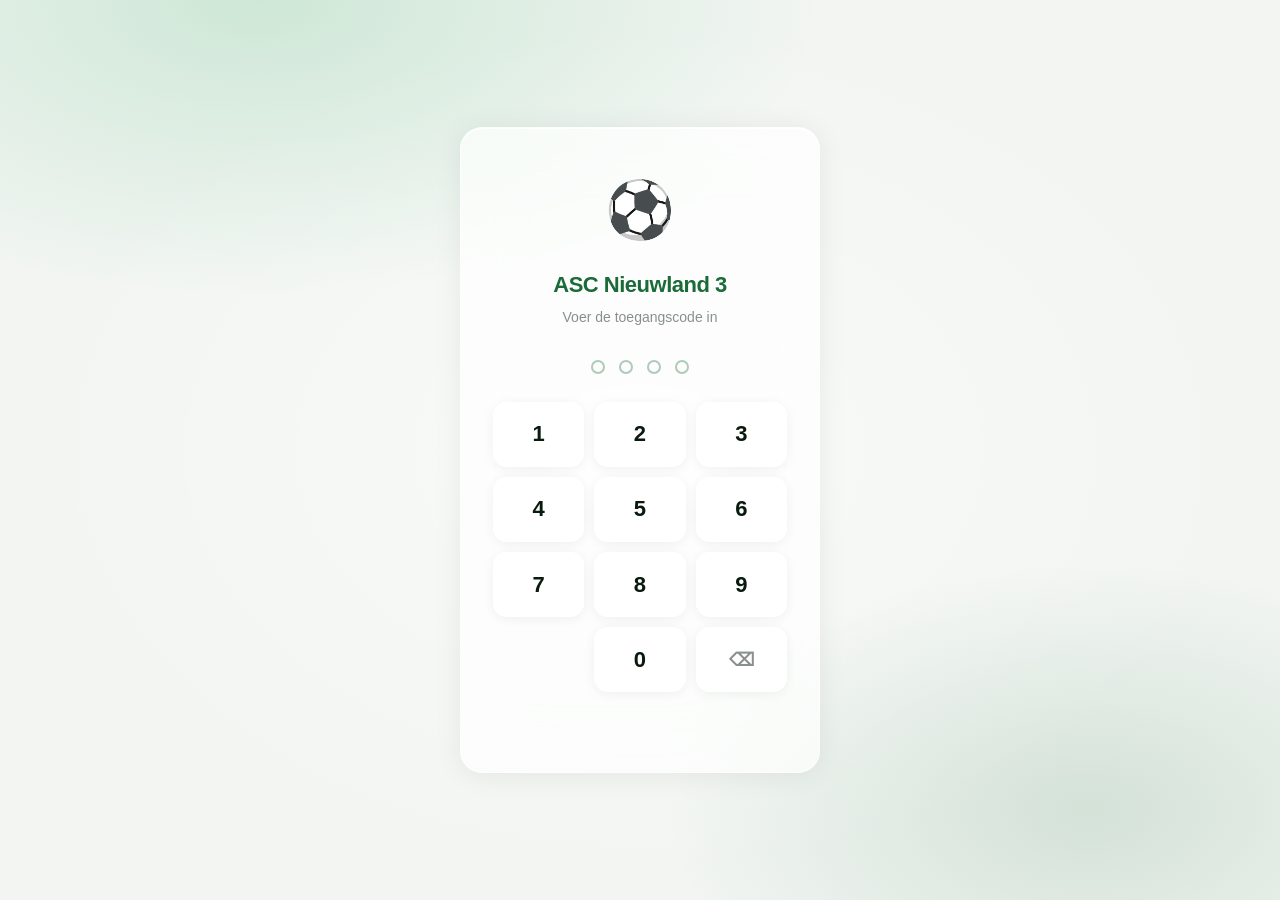
==== login.html @ 790d032b "Initial build: ASC Nieuwland 3 team site (iOS 26 Liquid Glass)" ====
<!DOCTYPE html>
<html lang="nl">
<head>
  <meta charset="UTF-8">
  <meta name="viewport" content="width=device-width, initial-scale=1.0, viewport-fit=cover">
  <meta name="robots" content="noindex">
  <meta name="theme-color" content="#1a6b38">
  <title>Inloggen — ASC Nieuwland 3</title>
  <link rel="icon" href="data:image/svg+xml,<svg xmlns='http://www.w3.org/2000/svg' viewBox='0 0 100 100'><text y='.9em' font-size='90'>⚽</text></svg>">
  <link rel="stylesheet" href="css/style.css">
  <style>
    body { padding-bottom: 0; }
  </style>
</head>
<body>
  <div class="login-pagina">
    <div class="glass-kaart login-kaart">
      <div class="login-logo">⚽</div>
      <div class="login-team">ASC Nieuwland 3</div>
      <div class="login-sub">Voer de toegangscode in</div>

      <!-- PIN dots -->
      <div class="pin-dots" id="pin-dots">
        <div class="pin-dot" id="dot-0"></div>
        <div class="pin-dot" id="dot-1"></div>
        <div class="pin-dot" id="dot-2"></div>
        <div class="pin-dot" id="dot-3"></div>
      </div>

      <!-- Keypad -->
      <div class="keypad" id="keypad">
        <button class="keypad-toets" data-cijfer="1">1</button>
        <button class="keypad-toets" data-cijfer="2">2</button>
        <button class="keypad-toets" data-cijfer="3">3</button>
        <button class="keypad-toets" data-cijfer="4">4</button>
        <button class="keypad-toets" data-cijfer="5">5</button>
        <button class="keypad-toets" data-cijfer="6">6</button>
        <button class="keypad-toets" data-cijfer="7">7</button>
        <button class="keypad-toets" data-cijfer="8">8</button>
        <button class="keypad-toets" data-cijfer="9">9</button>
        <!-- Lege cel links van 0 -->
        <div></div>
        <button class="keypad-toets keypad-nul" data-cijfer="0">0</button>
        <button class="keypad-toets wissen" id="wis-btn">⌫</button>
      </div>

      <div class="pin-fout" id="pin-fout"></div>
    </div>
  </div>

  <script src="js/config.js"></script>
  <script>
    const AUTH_KEY = "nieuwland3_pin";
    const CORRECT_PIN = SITE_PIN;

    // Als al ingelogd, stuur door
    if (localStorage.getItem(AUTH_KEY) === CORRECT_PIN) {
      location.href = "index.html";
    }

    let ingevoerd = "";

    function updateDots() {
      for (let i = 0; i < 4; i++) {
        const dot = document.getElementById("dot-" + i);
        dot.classList.toggle("gevuld", i < ingevoerd.length);
      }
    }

    function schudden() {
      const kaart = document.querySelector(".login-kaart");
      kaart.style.animation = "none";
      // Trigger reflow
      void kaart.offsetHeight;
      kaart.style.animation = "";

      const fout = document.getElementById("pin-fout");
      fout.style.animation = "none";
      void fout.offsetHeight;
      fout.style.animation = "schudden 0.4s ease";
    }

    function controleerPin() {
      if (ingevoerd === CORRECT_PIN) {
        localStorage.setItem(AUTH_KEY, CORRECT_PIN);
        // Kleine vertraging voor visuele bevestiging
        setTimeout(function () {
          location.href = "index.html";
        }, 120);
      } else {
        const fout = document.getElementById("pin-fout");
        fout.textContent = "Onjuiste code. Probeer opnieuw.";
        schudden();

        // Reset na schudden
        setTimeout(function () {
          ingevoerd = "";
          updateDots();
          fout.textContent = "";
        }, 900);
      }
    }

    function verwerkCijfer(cijfer) {
      if (ingevoerd.length >= 4) return;
      ingevoerd += cijfer;
      updateDots();

      if (ingevoerd.length === 4) {
        setTimeout(controleerPin, 80);
      }
    }

    function wisLaatste() {
      if (ingevoerd.length > 0) {
        ingevoerd = ingevoerd.slice(0, -1);
        updateDots();
        document.getElementById("pin-fout").textContent = "";
      }
    }

    // Keypad knoppen
    document.querySelectorAll(".keypad-toets[data-cijfer]").forEach(function (btn) {
      btn.addEventListener("click", function () {
        verwerkCijfer(btn.dataset.cijfer);
      });

      // Haptic-achtige feedback: kleine scale
      btn.addEventListener("touchstart", function () {
        btn.style.transition = "transform 0.08s ease, background 0.08s ease";
      }, { passive: true });
    });

    document.getElementById("wis-btn").addEventListener("click", wisLaatste);

    // Keyboard support
    document.addEventListener("keydown", function (e) {
      if (e.key >= "0" && e.key <= "9") {
        verwerkCijfer(e.key);
      } else if (e.key === "Backspace") {
        wisLaatste();
      }
    });
  </script>
</body>
</html>
---- css/style.css ----
/* ============================================================
   ASC Nieuwland 3 — iOS 26 Liquid Glass Design System
   ============================================================ */

/* ── Custom Properties ─────────────────────────────────────── */
:root {
  --groen:        #1a6b38;
  --groen-licht:  #28a858;
  --groen-zacht:  rgba(26,107,56,0.10);
  --groen-badge:  rgba(26,107,56,0.14);
  --inkt:         #0a1a0f;
  --inkt-zacht:   rgba(10,26,15,0.48);
  --inkt-fijn:    rgba(10,26,15,0.28);
  --papier:       #f2f5f2;
  --glas:         rgba(255,255,255,0.70);
  --glas-rand:    rgba(255,255,255,0.52);
  --lijn:         rgba(10,26,15,0.10);
  --radius:       22px;
  --radius-sm:    14px;
  --radius-pill:  99px;
  --schaduw:      0 2px 28px rgba(0,0,0,0.07), inset 0 1px 0 rgba(255,255,255,0.9);
  --schaduw-hover:0 6px 36px rgba(0,0,0,0.13), inset 0 1px 0 rgba(255,255,255,0.95);
  --schaduw-diep: 0 12px 48px rgba(0,0,0,0.18), inset 0 1px 0 rgba(255,255,255,0.95);
  --transition:   0.2s ease;
  --font:         -apple-system, BlinkMacSystemFont, "SF Pro Display", "Helvetica Neue", sans-serif;
}

/* ── Reset & Base ───────────────────────────────────────────── */
*, *::before, *::after { box-sizing: border-box; margin: 0; padding: 0; }

html { font-size: 16px; -webkit-text-size-adjust: 100%; }

body {
  font-family: var(--font);
  color: var(--inkt);
  background-color: var(--papier);
  background-image:
    radial-gradient(ellipse 80% 60% at 20% 0%,   rgba(40,168,88,0.18) 0%, transparent 55%),
    radial-gradient(ellipse 60% 50% at 85% 90%,  rgba(26,107,56,0.14) 0%, transparent 55%),
    radial-gradient(ellipse 70% 70% at 50% 50%,  rgba(255,255,255,0.55) 0%, transparent 70%);
  background-attachment: fixed;
  background-size: cover;
  min-height: 100vh;
  padding-bottom: 100px;
  line-height: 1.5;
  -webkit-font-smoothing: antialiased;
}

a { color: inherit; text-decoration: none; }
button { font-family: var(--font); cursor: pointer; border: none; background: none; }
input, select, textarea { font-family: var(--font); }
img { max-width: 100%; display: block; }

/* ── Page Wrap & Animation ──────────────────────────────────── */
.wrap {
  max-width: 600px;
  margin: 0 auto;
  padding: 0 16px;
  animation: pagina-in 0.35s ease both;
}

@keyframes pagina-in {
  from { opacity: 0; transform: translateY(12px); }
  to   { opacity: 1; transform: none; }
}

/* ── Glass Card ─────────────────────────────────────────────── */
.glass-kaart {
  background: var(--glas);
  backdrop-filter: blur(28px) saturate(180%);
  -webkit-backdrop-filter: blur(28px) saturate(180%);
  border: 1px solid var(--glas-rand);
  border-radius: var(--radius);
  box-shadow: var(--schaduw);
  transition: box-shadow var(--transition), transform var(--transition);
  overflow: hidden;
}

.glass-kaart:active { transform: scale(0.98); }
.glass-kaart.klikbaar { cursor: pointer; }
.glass-kaart.klikbaar:hover { box-shadow: var(--schaduw-hover); }
.glass-kaart.klikbaar:active { transform: scale(0.96); }

/* ── Page Header ─────────────────────────────────────────────── */
.pagina-header {
  padding: 20px 0 8px;
  display: flex;
  align-items: center;
  justify-content: space-between;
  gap: 12px;
}

.pagina-titel {
  font-size: 28px;
  font-weight: 700;
  letter-spacing: -0.5px;
  color: var(--inkt);
  line-height: 1.1;
}

.pagina-ondertitel {
  font-size: 14px;
  color: var(--inkt-zacht);
  margin-top: 2px;
}

/* ── Section Label ──────────────────────────────────────────── */
.sectie-label {
  font-size: 11px;
  font-weight: 700;
  letter-spacing: 0.8px;
  text-transform: uppercase;
  color: var(--inkt-zacht);
  margin: 20px 0 8px 4px;
}

/* ── Tab Bar (bottom nav) ───────────────────────────────────── */
.tab-bar {
  position: fixed;
  bottom: 20px;
  left: 50%;
  transform: translateX(-50%);
  z-index: 1000;
  display: flex;
  align-items: center;
  gap: 0;
  padding: 10px 8px;
  background: rgba(255,255,255,0.78);
  backdrop-filter: blur(32px) saturate(200%);
  -webkit-backdrop-filter: blur(32px) saturate(200%);
  border: 1px solid rgba(255,255,255,0.80);
  border-radius: var(--radius-pill);
  box-shadow: 0 4px 32px rgba(0,0,0,0.12), inset 0 1px 0 rgba(255,255,255,0.95);
  min-width: 340px;
  max-width: calc(100vw - 32px);
}

.tab-item {
  flex: 1;
  display: flex;
  flex-direction: column;
  align-items: center;
  gap: 2px;
  padding: 6px 10px;
  border-radius: var(--radius-pill);
  cursor: pointer;
  transition: transform var(--transition), background var(--transition);
  text-decoration: none;
  color: var(--inkt-zacht);
  min-width: 52px;
}

.tab-item:active { transform: scale(0.90); }

.tab-item.actief {
  color: var(--groen);
  transform: scale(1.06);
}

.tab-item .tab-icon {
  font-size: 22px;
  line-height: 1;
}

.tab-item .tab-label {
  font-size: 9px;
  font-weight: 600;
  letter-spacing: 0.2px;
  white-space: nowrap;
}

/* ── Pill Badge ─────────────────────────────────────────────── */
.badge {
  display: inline-flex;
  align-items: center;
  padding: 3px 10px;
  border-radius: var(--radius-pill);
  font-size: 11px;
  font-weight: 700;
  letter-spacing: 0.3px;
  white-space: nowrap;
}

.badge-groen  { background: rgba(26,107,56,0.14);   color: var(--groen); }
.badge-blauw  { background: rgba(0,80,180,0.12);    color: #0050b4; }
.badge-geel   { background: rgba(200,140,0,0.14);   color: #8a5f00; }
.badge-rood   { background: rgba(180,30,30,0.12);   color: #b41e1e; }
.badge-grijs  { background: rgba(10,26,15,0.08);    color: var(--inkt-zacht); }
.badge-wit    { background: rgba(255,255,255,0.7);  color: var(--inkt); border: 1px solid var(--lijn); }

/* W/D/L result badges */
.badge-winst  { background: rgba(26,107,56,0.85);  color: #fff; }
.badge-gelijk { background: rgba(120,120,120,0.75); color: #fff; }
.badge-verlies{ background: rgba(180,30,30,0.82);   color: #fff; }

/* ── Buttons ────────────────────────────────────────────────── */
.btn {
  display: inline-flex;
  align-items: center;
  justify-content: center;
  gap: 6px;
  padding: 12px 24px;
  border-radius: var(--radius-pill);
  font-size: 15px;
  font-weight: 600;
  cursor: pointer;
  border: none;
  transition: transform var(--transition), box-shadow var(--transition), opacity var(--transition);
  letter-spacing: -0.1px;
}
.btn:active { transform: scale(0.96); }

.btn-primair {
  background: linear-gradient(135deg, var(--groen-licht), var(--groen));
  color: #fff;
  box-shadow: 0 4px 20px rgba(26,107,56,0.35);
}
.btn-primair:hover { box-shadow: 0 6px 28px rgba(26,107,56,0.45); }

.btn-glas {
  background: var(--glas);
  color: var(--groen);
  border: 1px solid var(--glas-rand);
  backdrop-filter: blur(20px);
  box-shadow: var(--schaduw);
}

.btn-gevaar {
  background: rgba(180,30,30,0.90);
  color: #fff;
  box-shadow: 0 4px 20px rgba(180,30,30,0.3);
}

.btn-sm {
  padding: 7px 14px;
  font-size: 13px;
}

.btn-icon {
  width: 36px;
  height: 36px;
  padding: 0;
  border-radius: var(--radius-sm);
  font-size: 16px;
  background: var(--glas);
  border: 1px solid var(--lijn);
  color: var(--inkt-zacht);
  box-shadow: 0 1px 8px rgba(0,0,0,0.05);
}

/* Floating action button */
.fab {
  position: fixed;
  bottom: 100px;
  right: 20px;
  width: 56px;
  height: 56px;
  border-radius: 50%;
  background: linear-gradient(135deg, var(--groen-licht), var(--groen));
  color: #fff;
  font-size: 24px;
  display: flex;
  align-items: center;
  justify-content: center;
  box-shadow: 0 6px 24px rgba(26,107,56,0.40);
  cursor: pointer;
  border: none;
  z-index: 100;
  transition: transform var(--transition), box-shadow var(--transition);
}
.fab:hover { box-shadow: 0 10px 32px rgba(26,107,56,0.50); }
.fab:active { transform: scale(0.92); }

/* ── Tab Switcher ───────────────────────────────────────────── */
.tab-switcher {
  display: flex;
  gap: 6px;
  padding: 4px;
  background: rgba(10,26,15,0.06);
  border-radius: var(--radius-pill);
  margin: 12px 0;
}

.tab-switch-item {
  flex: 1;
  padding: 8px 16px;
  border-radius: var(--radius-pill);
  font-size: 14px;
  font-weight: 600;
  text-align: center;
  cursor: pointer;
  border: none;
  background: transparent;
  color: var(--inkt-zacht);
  transition: all var(--transition);
}

.tab-switch-item.actief {
  background: #fff;
  color: var(--groen);
  box-shadow: 0 2px 12px rgba(0,0,0,0.10);
}

/* ── Skeleton Loaders ───────────────────────────────────────── */
.skeleton {
  background: linear-gradient(90deg,
    rgba(200,220,200,0.4) 25%,
    rgba(220,240,220,0.6) 50%,
    rgba(200,220,200,0.4) 75%);
  background-size: 200% 100%;
  animation: skeleton-shine 1.6s ease infinite;
  border-radius: var(--radius-sm);
}

@keyframes skeleton-shine {
  0%   { background-position: 200% 0; }
  100% { background-position: -200% 0; }
}

.skeleton-kaart {
  height: 90px;
  margin-bottom: 12px;
  border-radius: var(--radius);
}

.skeleton-rij {
  height: 22px;
  margin-bottom: 10px;
  border-radius: var(--radius-sm);
}

.skeleton-tekst { height: 16px; border-radius: 8px; }

/* ── Empty State ────────────────────────────────────────────── */
.leeg-staat {
  text-align: center;
  padding: 48px 24px;
  color: var(--inkt-zacht);
}
.leeg-staat .leeg-icoon { font-size: 48px; margin-bottom: 12px; }
.leeg-staat .leeg-tekst { font-size: 16px; font-weight: 500; margin-bottom: 6px; }
.leeg-staat .leeg-sub   { font-size: 14px; opacity: 0.7; }

/* ── Form Elements ──────────────────────────────────────────── */
.formulier-groep {
  display: flex;
  flex-direction: column;
  gap: 6px;
  margin-bottom: 16px;
}

.formulier-label {
  font-size: 12px;
  font-weight: 700;
  letter-spacing: 0.5px;
  text-transform: uppercase;
  color: var(--inkt-zacht);
}

.formulier-input,
.formulier-select,
.formulier-textarea {
  width: 100%;
  padding: 12px 16px;
  border-radius: var(--radius-sm);
  border: 1px solid var(--lijn);
  background: rgba(255,255,255,0.80);
  font-size: 15px;
  color: var(--inkt);
  outline: none;
  transition: border-color var(--transition), box-shadow var(--transition);
  -webkit-appearance: none;
  appearance: none;
}

.formulier-input:focus,
.formulier-select:focus,
.formulier-textarea:focus {
  border-color: var(--groen);
  box-shadow: 0 0 0 3px rgba(26,107,56,0.15);
}

.formulier-textarea {
  resize: vertical;
  min-height: 80px;
}

.formulier-select {
  background-image: url("data:image/svg+xml,%3Csvg xmlns='http://www.w3.org/2000/svg' width='12' height='8' viewBox='0 0 12 8'%3E%3Cpath d='M1 1l5 5 5-5' stroke='%230a1a0f' stroke-width='1.5' fill='none' stroke-linecap='round'/%3E%3C/svg%3E");
  background-repeat: no-repeat;
  background-position: right 14px center;
  padding-right: 36px;
}

/* ── Modal / Bottom Sheet ───────────────────────────────────── */
.modal-overlay {
  position: fixed;
  inset: 0;
  background: rgba(0,0,0,0.40);
  backdrop-filter: blur(4px);
  z-index: 500;
  display: flex;
  align-items: flex-end;
  justify-content: center;
  padding: 0;
  opacity: 0;
  transition: opacity 0.25s ease;
  pointer-events: none;
}

.modal-overlay.open {
  opacity: 1;
  pointer-events: all;
}

.modal-sheet {
  width: 100%;
  max-width: 600px;
  background: rgba(245,248,245,0.96);
  backdrop-filter: blur(40px) saturate(200%);
  -webkit-backdrop-filter: blur(40px) saturate(200%);
  border: 1px solid rgba(255,255,255,0.70);
  border-radius: var(--radius) var(--radius) 0 0;
  box-shadow: 0 -8px 48px rgba(0,0,0,0.16);
  padding: 0 0 env(safe-area-inset-bottom, 16px);
  transform: translateY(100%);
  transition: transform 0.35s cubic-bezier(0.34,1.20,0.64,1);
  max-height: 92vh;
  overflow-y: auto;
}

.modal-overlay.open .modal-sheet {
  transform: translateY(0);
}

.modal-handel {
  width: 36px;
  height: 4px;
  background: rgba(10,26,15,0.18);
  border-radius: 2px;
  margin: 12px auto 0;
}

.modal-hoofd {
  padding: 16px 20px;
  border-bottom: 1px solid var(--lijn);
  display: flex;
  align-items: center;
  justify-content: space-between;
}

.modal-titel {
  font-size: 17px;
  font-weight: 700;
  color: var(--inkt);
}

.modal-inhoud {
  padding: 20px;
}

.modal-voet {
  padding: 12px 20px;
  display: flex;
  gap: 10px;
  border-top: 1px solid var(--lijn);
}

.modal-sluiten {
  width: 30px;
  height: 30px;
  border-radius: 50%;
  background: rgba(10,26,15,0.08);
  border: none;
  cursor: pointer;
  font-size: 16px;
  display: flex;
  align-items: center;
  justify-content: center;
  color: var(--inkt-zacht);
}

/* ── Dashboard Specific ─────────────────────────────────────── */
.dash-header {
  padding: 24px 20px;
  display: flex;
  flex-direction: column;
  gap: 4px;
}

.dash-team-naam {
  font-size: 22px;
  font-weight: 800;
  color: var(--groen);
  letter-spacing: -0.5px;
}

.dash-datum {
  font-size: 14px;
  color: var(--inkt-zacht);
}

.dash-badge {
  width: 44px;
  height: 44px;
  border-radius: 50%;
  background: linear-gradient(135deg, var(--groen-licht), var(--groen));
  display: flex;
  align-items: center;
  justify-content: center;
  font-size: 22px;
  flex-shrink: 0;
}

.dash-header-rij {
  display: flex;
  align-items: center;
  justify-content: space-between;
}

/* Next match card */
.volgende-wedstrijd {
  padding: 20px;
  display: flex;
  flex-direction: column;
  gap: 10px;
}

.volgende-wedstrijd .tegenstander {
  font-size: 20px;
  font-weight: 700;
  color: var(--inkt);
}

.volgende-wedstrijd .countdown {
  font-size: 36px;
  font-weight: 800;
  color: var(--groen);
  line-height: 1;
}

.volgende-wedstrijd .countdown-label {
  font-size: 12px;
  color: var(--inkt-zacht);
  font-weight: 600;
  letter-spacing: 0.5px;
}

/* Stat pills row */
.stat-rij {
  display: grid;
  grid-template-columns: repeat(3, 1fr);
  gap: 10px;
  margin-bottom: 12px;
}

.stat-pill {
  background: var(--glas);
  backdrop-filter: blur(20px) saturate(160%);
  -webkit-backdrop-filter: blur(20px) saturate(160%);
  border: 1px solid var(--glas-rand);
  border-radius: var(--radius-sm);
  box-shadow: var(--schaduw);
  padding: 14px 12px;
  text-align: center;
}

.stat-pill .stat-getal {
  font-size: 28px;
  font-weight: 800;
  color: var(--groen);
  line-height: 1;
}

.stat-pill .stat-label {
  font-size: 10px;
  font-weight: 600;
  color: var(--inkt-zacht);
  text-transform: uppercase;
  letter-spacing: 0.5px;
  margin-top: 4px;
}

/* Stand positie */
.positie-kaart {
  padding: 20px;
  display: flex;
  align-items: center;
  gap: 16px;
}

.positie-getal {
  font-size: 52px;
  font-weight: 900;
  color: var(--groen);
  line-height: 1;
  letter-spacing: -2px;
}

.positie-info .label {
  font-size: 12px;
  color: var(--inkt-zacht);
  font-weight: 600;
  text-transform: uppercase;
  letter-spacing: 0.5px;
}

.positie-info .team {
  font-size: 16px;
  font-weight: 700;
  color: var(--inkt);
  margin-top: 2px;
}

/* Score display */
.score-groot {
  font-size: 42px;
  font-weight: 900;
  letter-spacing: -1px;
  color: var(--inkt);
  line-height: 1;
}

/* ── Match Cards (wedstrijden) ───────────────────────────────── */
.wedstrijd-kaart {
  padding: 16px;
  display: flex;
  align-items: center;
  gap: 14px;
  margin-bottom: 10px;
  cursor: pointer;
  position: relative;
}

.wedstrijd-datum-blok {
  display: flex;
  flex-direction: column;
  align-items: center;
  min-width: 40px;
  flex-shrink: 0;
}

.wedstrijd-datum-dag  { font-size: 22px; font-weight: 800; color: var(--groen); line-height: 1; }
.wedstrijd-datum-mnd  { font-size: 10px; font-weight: 700; text-transform: uppercase; color: var(--inkt-zacht); letter-spacing: 0.5px; }

.wedstrijd-midden {
  flex: 1;
  min-width: 0;
}

.wedstrijd-teams {
  font-size: 15px;
  font-weight: 700;
  color: var(--inkt);
  white-space: nowrap;
  overflow: hidden;
  text-overflow: ellipsis;
}

.wedstrijd-locatie {
  font-size: 12px;
  color: var(--inkt-zacht);
  margin-top: 4px;
  display: flex;
  align-items: center;
  gap: 4px;
}

.wedstrijd-rechts {
  display: flex;
  flex-direction: column;
  align-items: center;
  gap: 6px;
  flex-shrink: 0;
}

.wedstrijd-score {
  font-size: 20px;
  font-weight: 800;
  color: var(--inkt);
  line-height: 1;
  white-space: nowrap;
}

.wedstrijd-tijd {
  font-size: 14px;
  font-weight: 700;
  color: var(--groen);
}

.wedstrijd-bewerk {
  position: absolute;
  top: 10px;
  right: 10px;
  width: 28px;
  height: 28px;
  border-radius: 8px;
  background: rgba(10,26,15,0.06);
  border: 1px solid var(--lijn);
  cursor: pointer;
  font-size: 13px;
  display: flex;
  align-items: center;
  justify-content: center;
  color: var(--inkt-zacht);
  transition: all var(--transition);
}
.wedstrijd-bewerk:hover { background: var(--groen-zacht); color: var(--groen); }

/* ── Player Cards (spelers) ─────────────────────────────────── */
.spelers-grid {
  display: grid;
  grid-template-columns: 1fr 1fr;
  gap: 12px;
}

.speler-kaart {
  padding: 16px;
  position: relative;
  cursor: pointer;
  min-height: 140px;
  display: flex;
  flex-direction: column;
  justify-content: space-between;
}

.speler-rugnummer {
  position: absolute;
  top: 12px;
  right: 14px;
  font-size: 32px;
  font-weight: 900;
  color: var(--groen-zacht);
  line-height: 1;
  letter-spacing: -1px;
  color: rgba(26,107,56,0.18);
}

.speler-foto {
  width: 52px;
  height: 52px;
  border-radius: 50%;
  object-fit: cover;
  border: 2px solid rgba(26,107,56,0.25);
  margin-bottom: 8px;
}

.speler-foto-placeholder {
  width: 52px;
  height: 52px;
  border-radius: 50%;
  background: var(--groen-zacht);
  display: flex;
  align-items: center;
  justify-content: center;
  font-size: 22px;
  margin-bottom: 8px;
  border: 2px solid rgba(26,107,56,0.15);
}

.speler-naam {
  font-size: 15px;
  font-weight: 700;
  color: var(--inkt);
  margin-bottom: 4px;
  line-height: 1.2;
}

.speler-stats {
  display: flex;
  gap: 8px;
  margin-top: 8px;
  flex-wrap: wrap;
}

.speler-stat {
  font-size: 11px;
  color: var(--inkt-zacht);
  display: flex;
  align-items: center;
  gap: 2px;
  font-weight: 600;
}

.speler-positie-badge {
  display: inline-flex;
  align-items: center;
  padding: 2px 8px;
  border-radius: var(--radius-pill);
  font-size: 10px;
  font-weight: 800;
  letter-spacing: 0.5px;
  text-transform: uppercase;
}

.pos-GK { background: rgba(200,140,0,0.15);  color: #8a5f00; }
.pos-DEF { background: rgba(0,80,180,0.12);   color: #0050b4; }
.pos-MID { background: rgba(26,107,56,0.14);  color: var(--groen); }
.pos-AAN { background: rgba(180,30,30,0.12);  color: #b41e1e; }

/* Player detail modal */
.speler-detail {
  display: flex;
  align-items: center;
  gap: 16px;
  margin-bottom: 20px;
}

.speler-detail-foto {
  width: 72px;
  height: 72px;
  border-radius: 50%;
  object-fit: cover;
  border: 3px solid rgba(26,107,56,0.25);
  flex-shrink: 0;
}

.speler-detail-naam {
  font-size: 22px;
  font-weight: 800;
  color: var(--inkt);
  line-height: 1.1;
}

.speler-stats-grid {
  display: grid;
  grid-template-columns: repeat(3, 1fr);
  gap: 10px;
  margin-bottom: 20px;
}

.speler-stat-kaart {
  background: var(--groen-zacht);
  border-radius: var(--radius-sm);
  padding: 12px;
  text-align: center;
}

.speler-stat-kaart .getal {
  font-size: 24px;
  font-weight: 800;
  color: var(--groen);
}

.speler-stat-kaart .label {
  font-size: 10px;
  color: var(--inkt-zacht);
  font-weight: 600;
  text-transform: uppercase;
  letter-spacing: 0.5px;
  margin-top: 2px;
}

/* ── Opstelling (Formation Pitch) ───────────────────────────── */
.veld-container {
  position: relative;
  width: 100%;
  aspect-ratio: 0.65;
  border-radius: var(--radius);
  overflow: hidden;
  background: repeating-linear-gradient(
    to bottom,
    #2d7a3e 0px,
    #2d7a3e 40px,
    #2a7240 40px,
    #2a7240 80px
  );
  box-shadow: var(--schaduw);
  margin: 12px 0;
}

.veld-svg {
  position: absolute;
  inset: 0;
  width: 100%;
  height: 100%;
  pointer-events: none;
}

.speler-positie {
  position: absolute;
  transform: translate(-50%, -50%);
  display: flex;
  flex-direction: column;
  align-items: center;
  gap: 3px;
  cursor: pointer;
  z-index: 10;
  transition: transform var(--transition);
}

.speler-positie:active { transform: translate(-50%, -50%) scale(0.90); }

.speler-cirkel {
  width: 40px;
  height: 40px;
  border-radius: 50%;
  background: rgba(255,255,255,0.92);
  backdrop-filter: blur(12px);
  border: 2px solid rgba(255,255,255,0.95);
  box-shadow: 0 3px 12px rgba(0,0,0,0.25), inset 0 1px 0 rgba(255,255,255,1);
  display: flex;
  flex-direction: column;
  align-items: center;
  justify-content: center;
  font-size: 12px;
  font-weight: 800;
  color: var(--groen);
  line-height: 1;
}

.speler-cirkel.leeg {
  background: rgba(255,255,255,0.35);
  border: 2px dashed rgba(255,255,255,0.60);
  color: rgba(255,255,255,0.70);
  font-size: 18px;
  font-weight: 400;
}

.speler-positie-naam {
  font-size: 9px;
  font-weight: 700;
  color: rgba(255,255,255,0.95);
  text-shadow: 0 1px 4px rgba(0,0,0,0.50);
  text-align: center;
  max-width: 60px;
  overflow: hidden;
  text-overflow: ellipsis;
  white-space: nowrap;
  letter-spacing: 0.2px;
}

.formatie-kiezer {
  display: flex;
  gap: 6px;
  flex-wrap: wrap;
  margin: 8px 0;
}

.formatie-pill {
  padding: 7px 16px;
  border-radius: var(--radius-pill);
  font-size: 13px;
  font-weight: 700;
  background: var(--glas);
  border: 1px solid var(--lijn);
  color: var(--inkt-zacht);
  cursor: pointer;
  transition: all var(--transition);
}

.formatie-pill.actief {
  background: var(--groen);
  color: #fff;
  border-color: var(--groen);
}

/* ── Training Cards ─────────────────────────────────────────── */
.training-kaart {
  padding: 18px 20px;
  margin-bottom: 12px;
  cursor: pointer;
}

.training-datum-header {
  font-size: 11px;
  font-weight: 700;
  text-transform: uppercase;
  letter-spacing: 0.8px;
  color: var(--inkt-zacht);
  margin: 20px 0 8px 4px;
}

.training-datum-header:first-child { margin-top: 0; }

.training-titel {
  font-size: 17px;
  font-weight: 700;
  color: var(--inkt);
  margin-bottom: 6px;
}

.training-beschrijving {
  font-size: 14px;
  color: var(--inkt-zacht);
  line-height: 1.5;
}

.training-aanwezig {
  display: flex;
  align-items: center;
  gap: 6px;
  margin-top: 10px;
  font-size: 13px;
  color: var(--inkt-zacht);
}

.training-aanwezig .aantal {
  font-weight: 700;
  color: var(--groen);
}

.training-notities {
  margin-top: 12px;
  padding: 12px;
  background: var(--groen-zacht);
  border-radius: var(--radius-sm);
  font-size: 13px;
  color: var(--inkt);
  line-height: 1.5;
  display: none;
}

.training-notities.zichtbaar { display: block; }

.training-uitklap {
  font-size: 12px;
  font-weight: 700;
  color: var(--groen);
  margin-top: 8px;
  cursor: pointer;
  display: inline-flex;
  align-items: center;
  gap: 4px;
}

/* ── Standings Table (stand) ────────────────────────────────── */
.stand-tabel-wrapper {
  overflow-x: auto;
  border-radius: var(--radius);
  box-shadow: var(--schaduw);
  background: var(--glas);
  backdrop-filter: blur(28px) saturate(180%);
  -webkit-backdrop-filter: blur(28px) saturate(180%);
  border: 1px solid var(--glas-rand);
}

.stand-tabel {
  width: 100%;
  border-collapse: collapse;
  font-size: 13px;
  min-width: 420px;
}

.stand-tabel thead th {
  padding: 10px 8px;
  text-align: center;
  font-size: 10px;
  font-weight: 700;
  text-transform: uppercase;
  letter-spacing: 0.6px;
  color: var(--inkt-zacht);
  border-bottom: 1px solid var(--lijn);
  background: rgba(255,255,255,0.40);
}

.stand-tabel thead th:first-child,
.stand-tabel thead th:nth-child(2) {
  text-align: left;
}

.stand-tabel thead th:first-child { width: 28px; padding-left: 16px; }
.stand-tabel thead th:nth-child(2) { min-width: 120px; }

.stand-tabel tbody tr {
  border-bottom: 1px solid var(--lijn);
  transition: background var(--transition);
}

.stand-tabel tbody tr:last-child { border-bottom: none; }
.stand-tabel tbody tr:hover { background: rgba(26,107,56,0.04); }

.stand-tabel tbody tr.eigen-team {
  background: rgba(26,107,56,0.08);
}

.stand-tabel tbody tr.eigen-team td {
  color: var(--groen);
  font-weight: 700;
}

.stand-tabel tbody td {
  padding: 11px 8px;
  text-align: center;
  color: var(--inkt);
}

.stand-tabel tbody td:first-child { padding-left: 16px; }
.stand-tabel tbody td:nth-child(2) { text-align: left; font-weight: 600; }

.stand-tabel .punten-cel {
  font-weight: 800;
  color: var(--groen);
  font-size: 14px;
}

.stand-tabel .eigen-team .punten-cel { color: var(--groen); }

.stand-bewerk-btn {
  width: 24px;
  height: 24px;
  border-radius: 6px;
  background: rgba(10,26,15,0.06);
  border: 1px solid var(--lijn);
  cursor: pointer;
  font-size: 12px;
  display: inline-flex;
  align-items: center;
  justify-content: center;
  color: var(--inkt-zacht);
  transition: all var(--transition);
}
.stand-bewerk-btn:hover { background: var(--groen-zacht); color: var(--groen); }

/* ── Login Page ─────────────────────────────────────────────── */
.login-pagina {
  min-height: 100vh;
  display: flex;
  align-items: center;
  justify-content: center;
  padding: 20px;
}

.login-kaart {
  width: 100%;
  max-width: 360px;
  padding: 40px 32px;
  text-align: center;
}

.login-logo { font-size: 56px; margin-bottom: 16px; }

.login-team {
  font-size: 22px;
  font-weight: 800;
  color: var(--groen);
  letter-spacing: -0.5px;
  margin-bottom: 6px;
}

.login-sub {
  font-size: 14px;
  color: var(--inkt-zacht);
  margin-bottom: 32px;
}

/* PIN dots */
.pin-dots {
  display: flex;
  justify-content: center;
  gap: 14px;
  margin-bottom: 28px;
}

.pin-dot {
  width: 14px;
  height: 14px;
  border-radius: 50%;
  border: 2px solid rgba(26,107,56,0.35);
  background: transparent;
  transition: all 0.15s ease;
}

.pin-dot.gevuld {
  background: var(--groen);
  border-color: var(--groen);
  transform: scale(1.15);
}

/* Keypad */
.keypad {
  display: grid;
  grid-template-columns: repeat(3, 1fr);
  gap: 10px;
  margin-bottom: 20px;
}

.keypad-toets {
  aspect-ratio: 1.4;
  border-radius: var(--radius-sm);
  background: rgba(255,255,255,0.72);
  backdrop-filter: blur(20px);
  border: 1px solid var(--glas-rand);
  box-shadow: 0 2px 12px rgba(0,0,0,0.06), inset 0 1px 0 rgba(255,255,255,0.9);
  font-size: 22px;
  font-weight: 600;
  color: var(--inkt);
  cursor: pointer;
  display: flex;
  align-items: center;
  justify-content: center;
  transition: transform 0.1s ease, box-shadow 0.1s ease, background 0.1s ease;
  border: none;
  user-select: none;
  -webkit-user-select: none;
}

.keypad-toets:active {
  transform: scale(0.92);
  background: rgba(26,107,56,0.15);
  box-shadow: 0 1px 6px rgba(0,0,0,0.08);
}

.keypad-toets.wissen {
  font-size: 18px;
  color: var(--inkt-zacht);
}

.keypad-nul {
  grid-column: 2;
}

.pin-fout {
  font-size: 13px;
  color: #b41e1e;
  font-weight: 600;
  margin-top: 10px;
  min-height: 20px;
  animation: schudden 0.4s ease;
}

@keyframes schudden {
  0%, 100% { transform: translateX(0); }
  20%       { transform: translateX(-6px); }
  40%       { transform: translateX(6px); }
  60%       { transform: translateX(-4px); }
  80%       { transform: translateX(4px); }
}

/* ── Utility ────────────────────────────────────────────────── */
.mt-8  { margin-top: 8px; }
.mt-12 { margin-top: 12px; }
.mt-16 { margin-top: 16px; }
.mt-20 { margin-top: 20px; }
.mb-12 { margin-bottom: 12px; }
.mb-16 { margin-bottom: 16px; }
.flex  { display: flex; }
.flex-between { display: flex; align-items: center; justify-content: space-between; }
.flex-center  { display: flex; align-items: center; justify-content: center; }
.flex-gap-8   { gap: 8px; }
.flex-gap-12  { gap: 12px; }
.w-full { width: 100%; }
.tekst-rechts { text-align: right; }
.tekst-midden { text-align: center; }
.font-bold { font-weight: 700; }
.font-zwaar { font-weight: 800; }
.kleur-groen { color: var(--groen); }
.kleur-zacht { color: var(--inkt-zacht); }
.verborgen { display: none !important; }

/* ── Responsive tweaks ──────────────────────────────────────── */
@media (max-width: 380px) {
  .spelers-grid { grid-template-columns: 1fr; }
  .stat-rij { grid-template-columns: repeat(3, 1fr); }
  .tab-bar { min-width: 300px; }
  .tab-item { min-width: 44px; padding: 6px 6px; }
}

@media (min-width: 600px) {
  .wrap { padding: 0 24px; }
  .spelers-grid { grid-template-columns: repeat(3, 1fr); }
}
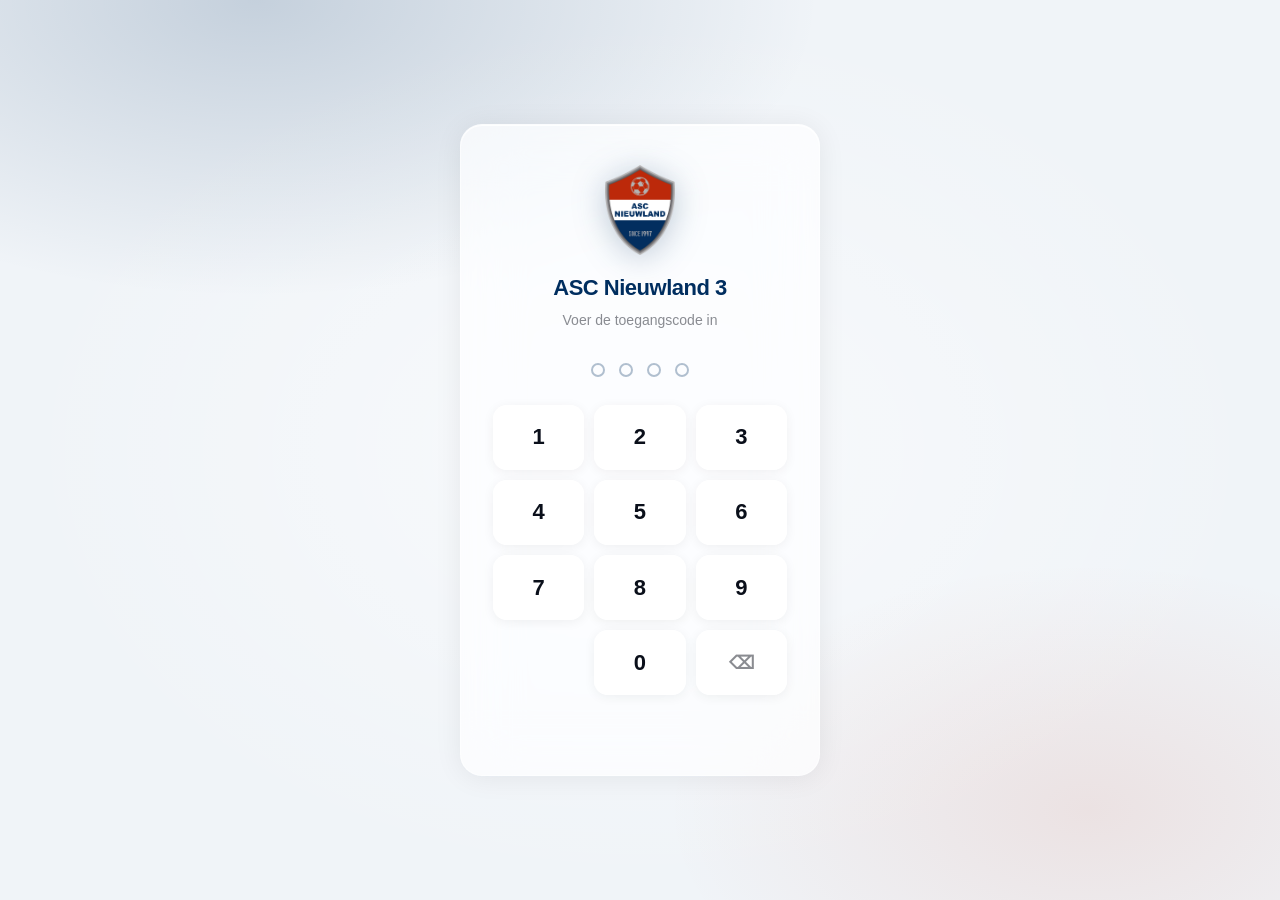
==== commit e9def79f: "Huisstijl: blauw/rood/wit kleurenschema + team logo" ====
--- a/login.html
+++ b/login.html
@@ -4,7 +4,7 @@
   <meta charset="UTF-8">
   <meta name="viewport" content="width=device-width, initial-scale=1.0, viewport-fit=cover">
   <meta name="robots" content="noindex">
-  <meta name="theme-color" content="#1a6b38">
+  <meta name="theme-color" content="#002E5F">
   <title>Inloggen — ASC Nieuwland 3</title>
   <link rel="icon" href="data:image/svg+xml,<svg xmlns='http://www.w3.org/2000/svg' viewBox='0 0 100 100'><text y='.9em' font-size='90'>⚽</text></svg>">
   <link rel="stylesheet" href="css/style.css">
@@ -15,7 +15,7 @@
 <body>
   <div class="login-pagina">
     <div class="glass-kaart login-kaart">
-      <div class="login-logo">⚽</div>
+      <img class="login-logo" src="img/logo.png" alt="ASC Nieuwland" />
       <div class="login-team">ASC Nieuwland 3</div>
       <div class="login-sub">Voer de toegangscode in</div>
 
--- a/css/style.css
+++ b/css/style.css
@@ -1,20 +1,22 @@
 /* ============================================================
    ASC Nieuwland 3 — iOS 26 Liquid Glass Design System
+   Huisstijl: Blauw #002E5F · Rood #BD2B0B · Wit #FFFFFF
    ============================================================ */
 
 /* ── Custom Properties ─────────────────────────────────────── */
 :root {
-  --groen:        #1a6b38;
-  --groen-licht:  #28a858;
-  --groen-zacht:  rgba(26,107,56,0.10);
-  --groen-badge:  rgba(26,107,56,0.14);
-  --inkt:         #0a1a0f;
-  --inkt-zacht:   rgba(10,26,15,0.48);
-  --inkt-fijn:    rgba(10,26,15,0.28);
-  --papier:       #f2f5f2;
+  --blauw:        #002E5F;
+  --blauw-licht:  #0d4a8a;
+  --blauw-zacht:  rgba(0,46,95,0.10);
+  --rood:         #BD2B0B;
+  --rood-zacht:   rgba(189,43,11,0.10);
+  --inkt:         #0a0f1a;
+  --inkt-zacht:   rgba(10,15,26,0.48);
+  --inkt-fijn:    rgba(10,15,26,0.28);
+  --papier:       #f0f4f8;
   --glas:         rgba(255,255,255,0.70);
   --glas-rand:    rgba(255,255,255,0.52);
-  --lijn:         rgba(10,26,15,0.10);
+  --lijn:         rgba(10,15,26,0.10);
   --radius:       22px;
   --radius-sm:    14px;
   --radius-pill:  99px;
@@ -35,8 +37,8 @@
   color: var(--inkt);
   background-color: var(--papier);
   background-image:
-    radial-gradient(ellipse 80% 60% at 20% 0%,   rgba(40,168,88,0.18) 0%, transparent 55%),
-    radial-gradient(ellipse 60% 50% at 85% 90%,  rgba(26,107,56,0.14) 0%, transparent 55%),
+    radial-gradient(ellipse 80% 60% at 20% 0%,   rgba(0,46,95,0.18) 0%, transparent 55%),
+    radial-gradient(ellipse 60% 50% at 85% 90%,  rgba(189,43,11,0.09) 0%, transparent 55%),
     radial-gradient(ellipse 70% 70% at 50% 50%,  rgba(255,255,255,0.55) 0%, transparent 70%);
   background-attachment: fixed;
   background-size: cover;
@@ -125,12 +127,12 @@
   align-items: center;
   gap: 0;
   padding: 10px 8px;
-  background: rgba(255,255,255,0.78);
+  background: rgba(255,255,255,0.82);
   backdrop-filter: blur(32px) saturate(200%);
   -webkit-backdrop-filter: blur(32px) saturate(200%);
   border: 1px solid rgba(255,255,255,0.80);
   border-radius: var(--radius-pill);
-  box-shadow: 0 4px 32px rgba(0,0,0,0.12), inset 0 1px 0 rgba(255,255,255,0.95);
+  box-shadow: 0 4px 32px rgba(0,0,0,0.14), inset 0 1px 0 rgba(255,255,255,0.95);
   min-width: 340px;
   max-width: calc(100vw - 32px);
 }
@@ -153,7 +155,7 @@
 .tab-item:active { transform: scale(0.90); }
 
 .tab-item.actief {
-  color: var(--groen);
+  color: var(--blauw);
   transform: scale(1.06);
 }
 
@@ -181,17 +183,17 @@
   white-space: nowrap;
 }
 
-.badge-groen  { background: rgba(26,107,56,0.14);   color: var(--groen); }
-.badge-blauw  { background: rgba(0,80,180,0.12);    color: #0050b4; }
+.badge-blauw  { background: rgba(0,46,95,0.12);     color: var(--blauw); }
+.badge-groen  { background: rgba(0,46,95,0.12);     color: var(--blauw); }
 .badge-geel   { background: rgba(200,140,0,0.14);   color: #8a5f00; }
-.badge-rood   { background: rgba(180,30,30,0.12);   color: #b41e1e; }
-.badge-grijs  { background: rgba(10,26,15,0.08);    color: var(--inkt-zacht); }
+.badge-rood   { background: rgba(189,43,11,0.12);   color: var(--rood); }
+.badge-grijs  { background: rgba(10,15,26,0.08);    color: var(--inkt-zacht); }
 .badge-wit    { background: rgba(255,255,255,0.7);  color: var(--inkt); border: 1px solid var(--lijn); }
 
 /* W/D/L result badges */
-.badge-winst  { background: rgba(26,107,56,0.85);  color: #fff; }
-.badge-gelijk { background: rgba(120,120,120,0.75); color: #fff; }
-.badge-verlies{ background: rgba(180,30,30,0.82);   color: #fff; }
+.badge-winst  { background: rgba(0,46,95,0.88);     color: #fff; }
+.badge-gelijk { background: rgba(120,120,130,0.75); color: #fff; }
+.badge-verlies{ background: rgba(189,43,11,0.88);   color: #fff; }
 
 /* ── Buttons ────────────────────────────────────────────────── */
 .btn {
@@ -211,24 +213,24 @@
 .btn:active { transform: scale(0.96); }
 
 .btn-primair {
-  background: linear-gradient(135deg, var(--groen-licht), var(--groen));
+  background: linear-gradient(135deg, var(--blauw-licht), var(--blauw));
   color: #fff;
-  box-shadow: 0 4px 20px rgba(26,107,56,0.35);
-}
-.btn-primair:hover { box-shadow: 0 6px 28px rgba(26,107,56,0.45); }
+  box-shadow: 0 4px 20px rgba(0,46,95,0.35);
+}
+.btn-primair:hover { box-shadow: 0 6px 28px rgba(0,46,95,0.45); }
 
 .btn-glas {
   background: var(--glas);
-  color: var(--groen);
+  color: var(--blauw);
   border: 1px solid var(--glas-rand);
   backdrop-filter: blur(20px);
   box-shadow: var(--schaduw);
 }
 
 .btn-gevaar {
-  background: rgba(180,30,30,0.90);
+  background: rgba(189,43,11,0.90);
   color: #fff;
-  box-shadow: 0 4px 20px rgba(180,30,30,0.3);
+  box-shadow: 0 4px 20px rgba(189,43,11,0.3);
 }
 
 .btn-sm {
@@ -256,19 +258,19 @@
   width: 56px;
   height: 56px;
   border-radius: 50%;
-  background: linear-gradient(135deg, var(--groen-licht), var(--groen));
+  background: linear-gradient(135deg, var(--blauw-licht), var(--blauw));
   color: #fff;
   font-size: 24px;
   display: flex;
   align-items: center;
   justify-content: center;
-  box-shadow: 0 6px 24px rgba(26,107,56,0.40);
+  box-shadow: 0 6px 24px rgba(0,46,95,0.42);
   cursor: pointer;
   border: none;
   z-index: 100;
   transition: transform var(--transition), box-shadow var(--transition);
 }
-.fab:hover { box-shadow: 0 10px 32px rgba(26,107,56,0.50); }
+.fab:hover { box-shadow: 0 10px 32px rgba(0,46,95,0.52); }
 .fab:active { transform: scale(0.92); }
 
 /* ── Tab Switcher ───────────────────────────────────────────── */
@@ -276,7 +278,7 @@
   display: flex;
   gap: 6px;
   padding: 4px;
-  background: rgba(10,26,15,0.06);
+  background: rgba(10,15,26,0.06);
   border-radius: var(--radius-pill);
   margin: 12px 0;
 }
@@ -297,16 +299,16 @@
 
 .tab-switch-item.actief {
   background: #fff;
-  color: var(--groen);
+  color: var(--blauw);
   box-shadow: 0 2px 12px rgba(0,0,0,0.10);
 }
 
 /* ── Skeleton Loaders ───────────────────────────────────────── */
 .skeleton {
   background: linear-gradient(90deg,
-    rgba(200,220,200,0.4) 25%,
-    rgba(220,240,220,0.6) 50%,
-    rgba(200,220,200,0.4) 75%);
+    rgba(0,46,95,0.06) 25%,
+    rgba(0,46,95,0.10) 50%,
+    rgba(0,46,95,0.06) 75%);
   background-size: 200% 100%;
   animation: skeleton-shine 1.6s ease infinite;
   border-radius: var(--radius-sm);
@@ -376,8 +378,8 @@
 .formulier-input:focus,
 .formulier-select:focus,
 .formulier-textarea:focus {
-  border-color: var(--groen);
-  box-shadow: 0 0 0 3px rgba(26,107,56,0.15);
+  border-color: var(--blauw);
+  box-shadow: 0 0 0 3px rgba(0,46,95,0.15);
 }
 
 .formulier-textarea {
@@ -386,7 +388,7 @@
 }
 
 .formulier-select {
-  background-image: url("data:image/svg+xml,%3Csvg xmlns='http://www.w3.org/2000/svg' width='12' height='8' viewBox='0 0 12 8'%3E%3Cpath d='M1 1l5 5 5-5' stroke='%230a1a0f' stroke-width='1.5' fill='none' stroke-linecap='round'/%3E%3C/svg%3E");
+  background-image: url("data:image/svg+xml,%3Csvg xmlns='http://www.w3.org/2000/svg' width='12' height='8' viewBox='0 0 12 8'%3E%3Cpath d='M1 1l5 5 5-5' stroke='%230a0f1a' stroke-width='1.5' fill='none' stroke-linecap='round'/%3E%3C/svg%3E");
   background-repeat: no-repeat;
   background-position: right 14px center;
   padding-right: 36px;
@@ -416,7 +418,7 @@
 .modal-sheet {
   width: 100%;
   max-width: 600px;
-  background: rgba(245,248,245,0.96);
+  background: rgba(240,244,248,0.96);
   backdrop-filter: blur(40px) saturate(200%);
   -webkit-backdrop-filter: blur(40px) saturate(200%);
   border: 1px solid rgba(255,255,255,0.70);
@@ -436,7 +438,7 @@
 .modal-handel {
   width: 36px;
   height: 4px;
-  background: rgba(10,26,15,0.18);
+  background: rgba(10,15,26,0.18);
   border-radius: 2px;
   margin: 12px auto 0;
 }
@@ -470,7 +472,7 @@
   width: 30px;
   height: 30px;
   border-radius: 50%;
-  background: rgba(10,26,15,0.08);
+  background: rgba(10,15,26,0.08);
   border: none;
   cursor: pointer;
   font-size: 16px;
@@ -491,7 +493,7 @@
 .dash-team-naam {
   font-size: 22px;
   font-weight: 800;
-  color: var(--groen);
+  color: var(--blauw);
   letter-spacing: -0.5px;
 }
 
@@ -501,15 +503,19 @@
 }
 
 .dash-badge {
-  width: 44px;
-  height: 44px;
+  width: 52px;
+  height: 52px;
   border-radius: 50%;
-  background: linear-gradient(135deg, var(--groen-licht), var(--groen));
-  display: flex;
-  align-items: center;
-  justify-content: center;
-  font-size: 22px;
+  border: 2px solid rgba(0,46,95,0.15);
+  overflow: hidden;
   flex-shrink: 0;
+  background: #fff;
+}
+
+.dash-badge img {
+  width: 100%;
+  height: 100%;
+  object-fit: contain;
 }
 
 .dash-header-rij {
@@ -535,7 +541,7 @@
 .volgende-wedstrijd .countdown {
   font-size: 36px;
   font-weight: 800;
-  color: var(--groen);
+  color: var(--blauw);
   line-height: 1;
 }
 
@@ -568,7 +574,7 @@
 .stat-pill .stat-getal {
   font-size: 28px;
   font-weight: 800;
-  color: var(--groen);
+  color: var(--blauw);
   line-height: 1;
 }
 
@@ -592,7 +598,7 @@
 .positie-getal {
   font-size: 52px;
   font-weight: 900;
-  color: var(--groen);
+  color: var(--blauw);
   line-height: 1;
   letter-spacing: -2px;
 }
@@ -640,7 +646,7 @@
   flex-shrink: 0;
 }
 
-.wedstrijd-datum-dag  { font-size: 22px; font-weight: 800; color: var(--groen); line-height: 1; }
+.wedstrijd-datum-dag  { font-size: 22px; font-weight: 800; color: var(--blauw); line-height: 1; }
 .wedstrijd-datum-mnd  { font-size: 10px; font-weight: 700; text-transform: uppercase; color: var(--inkt-zacht); letter-spacing: 0.5px; }
 
 .wedstrijd-midden {
@@ -685,7 +691,7 @@
 .wedstrijd-tijd {
   font-size: 14px;
   font-weight: 700;
-  color: var(--groen);
+  color: var(--blauw);
 }
 
 .wedstrijd-bewerk {
@@ -695,7 +701,7 @@
   width: 28px;
   height: 28px;
   border-radius: 8px;
-  background: rgba(10,26,15,0.06);
+  background: rgba(10,15,26,0.06);
   border: 1px solid var(--lijn);
   cursor: pointer;
   font-size: 13px;
@@ -705,7 +711,7 @@
   color: var(--inkt-zacht);
   transition: all var(--transition);
 }
-.wedstrijd-bewerk:hover { background: var(--groen-zacht); color: var(--groen); }
+.wedstrijd-bewerk:hover { background: var(--blauw-zacht); color: var(--blauw); }
 
 /* ── Player Cards (spelers) ─────────────────────────────────── */
 .spelers-grid {
@@ -730,10 +736,9 @@
   right: 14px;
   font-size: 32px;
   font-weight: 900;
-  color: var(--groen-zacht);
   line-height: 1;
   letter-spacing: -1px;
-  color: rgba(26,107,56,0.18);
+  color: rgba(0,46,95,0.14);
 }
 
 .speler-foto {
@@ -741,7 +746,7 @@
   height: 52px;
   border-radius: 50%;
   object-fit: cover;
-  border: 2px solid rgba(26,107,56,0.25);
+  border: 2px solid rgba(0,46,95,0.25);
   margin-bottom: 8px;
 }
 
@@ -749,13 +754,13 @@
   width: 52px;
   height: 52px;
   border-radius: 50%;
-  background: var(--groen-zacht);
+  background: var(--blauw-zacht);
   display: flex;
   align-items: center;
   justify-content: center;
   font-size: 22px;
   margin-bottom: 8px;
-  border: 2px solid rgba(26,107,56,0.15);
+  border: 2px solid rgba(0,46,95,0.15);
 }
 
 .speler-naam {
@@ -793,10 +798,10 @@
   text-transform: uppercase;
 }
 
-.pos-GK { background: rgba(200,140,0,0.15);  color: #8a5f00; }
-.pos-DEF { background: rgba(0,80,180,0.12);   color: #0050b4; }
-.pos-MID { background: rgba(26,107,56,0.14);  color: var(--groen); }
-.pos-AAN { background: rgba(180,30,30,0.12);  color: #b41e1e; }
+.pos-GK  { background: rgba(200,140,0,0.15);   color: #8a5f00; }
+.pos-DEF { background: rgba(0,46,95,0.14);      color: var(--blauw); }
+.pos-MID { background: rgba(0,46,95,0.08);      color: var(--blauw-licht); }
+.pos-AAN { background: rgba(189,43,11,0.12);    color: var(--rood); }
 
 /* Player detail modal */
 .speler-detail {
@@ -811,7 +816,7 @@
   height: 72px;
   border-radius: 50%;
   object-fit: cover;
-  border: 3px solid rgba(26,107,56,0.25);
+  border: 3px solid rgba(0,46,95,0.25);
   flex-shrink: 0;
 }
 
@@ -830,7 +835,7 @@
 }
 
 .speler-stat-kaart {
-  background: var(--groen-zacht);
+  background: var(--blauw-zacht);
   border-radius: var(--radius-sm);
   padding: 12px;
   text-align: center;
@@ -839,7 +844,7 @@
 .speler-stat-kaart .getal {
   font-size: 24px;
   font-weight: 800;
-  color: var(--groen);
+  color: var(--blauw);
 }
 
 .speler-stat-kaart .label {
@@ -905,7 +910,7 @@
   justify-content: center;
   font-size: 12px;
   font-weight: 800;
-  color: var(--groen);
+  color: var(--blauw);
   line-height: 1;
 }
 
@@ -950,9 +955,9 @@
 }
 
 .formatie-pill.actief {
-  background: var(--groen);
+  background: var(--blauw);
   color: #fff;
-  border-color: var(--groen);
+  border-color: var(--blauw);
 }
 
 /* ── Training Cards ─────────────────────────────────────────── */
@@ -997,13 +1002,13 @@
 
 .training-aanwezig .aantal {
   font-weight: 700;
-  color: var(--groen);
+  color: var(--blauw);
 }
 
 .training-notities {
   margin-top: 12px;
   padding: 12px;
-  background: var(--groen-zacht);
+  background: var(--blauw-zacht);
   border-radius: var(--radius-sm);
   font-size: 13px;
   color: var(--inkt);
@@ -1016,7 +1021,7 @@
 .training-uitklap {
   font-size: 12px;
   font-weight: 700;
-  color: var(--groen);
+  color: var(--blauw);
   margin-top: 8px;
   cursor: pointer;
   display: inline-flex;
@@ -1068,14 +1073,14 @@
 }
 
 .stand-tabel tbody tr:last-child { border-bottom: none; }
-.stand-tabel tbody tr:hover { background: rgba(26,107,56,0.04); }
+.stand-tabel tbody tr:hover { background: rgba(0,46,95,0.04); }
 
 .stand-tabel tbody tr.eigen-team {
-  background: rgba(26,107,56,0.08);
+  background: rgba(0,46,95,0.08);
 }
 
 .stand-tabel tbody tr.eigen-team td {
-  color: var(--groen);
+  color: var(--blauw);
   font-weight: 700;
 }
 
@@ -1090,17 +1095,15 @@
 
 .stand-tabel .punten-cel {
   font-weight: 800;
-  color: var(--groen);
+  color: var(--blauw);
   font-size: 14px;
 }
-
-.stand-tabel .eigen-team .punten-cel { color: var(--groen); }
 
 .stand-bewerk-btn {
   width: 24px;
   height: 24px;
   border-radius: 6px;
-  background: rgba(10,26,15,0.06);
+  background: rgba(10,15,26,0.06);
   border: 1px solid var(--lijn);
   cursor: pointer;
   font-size: 12px;
@@ -1110,7 +1113,7 @@
   color: var(--inkt-zacht);
   transition: all var(--transition);
 }
-.stand-bewerk-btn:hover { background: var(--groen-zacht); color: var(--groen); }
+.stand-bewerk-btn:hover { background: var(--blauw-zacht); color: var(--blauw); }
 
 /* ── Login Page ─────────────────────────────────────────────── */
 .login-pagina {
@@ -1128,12 +1131,18 @@
   text-align: center;
 }
 
-.login-logo { font-size: 56px; margin-bottom: 16px; }
+.login-logo {
+  width: 90px;
+  height: 90px;
+  margin: 0 auto 16px;
+  object-fit: contain;
+  filter: drop-shadow(0 4px 16px rgba(0,46,95,0.25));
+}
 
 .login-team {
   font-size: 22px;
   font-weight: 800;
-  color: var(--groen);
+  color: var(--blauw);
   letter-spacing: -0.5px;
   margin-bottom: 6px;
 }
@@ -1156,14 +1165,14 @@
   width: 14px;
   height: 14px;
   border-radius: 50%;
-  border: 2px solid rgba(26,107,56,0.35);
+  border: 2px solid rgba(0,46,95,0.30);
   background: transparent;
   transition: all 0.15s ease;
 }
 
 .pin-dot.gevuld {
-  background: var(--groen);
-  border-color: var(--groen);
+  background: var(--blauw);
+  border-color: var(--blauw);
   transform: scale(1.15);
 }
 
@@ -1190,14 +1199,13 @@
   align-items: center;
   justify-content: center;
   transition: transform 0.1s ease, box-shadow 0.1s ease, background 0.1s ease;
-  border: none;
   user-select: none;
   -webkit-user-select: none;
 }
 
 .keypad-toets:active {
   transform: scale(0.92);
-  background: rgba(26,107,56,0.15);
+  background: rgba(0,46,95,0.12);
   box-shadow: 0 1px 6px rgba(0,0,0,0.08);
 }
 
@@ -1212,7 +1220,7 @@
 
 .pin-fout {
   font-size: 13px;
-  color: #b41e1e;
+  color: var(--rood);
   font-weight: 600;
   margin-top: 10px;
   min-height: 20px;
@@ -1244,7 +1252,8 @@
 .tekst-midden { text-align: center; }
 .font-bold { font-weight: 700; }
 .font-zwaar { font-weight: 800; }
-.kleur-groen { color: var(--groen); }
+.kleur-blauw { color: var(--blauw); }
+.kleur-rood  { color: var(--rood); }
 .kleur-zacht { color: var(--inkt-zacht); }
 .verborgen { display: none !important; }
 
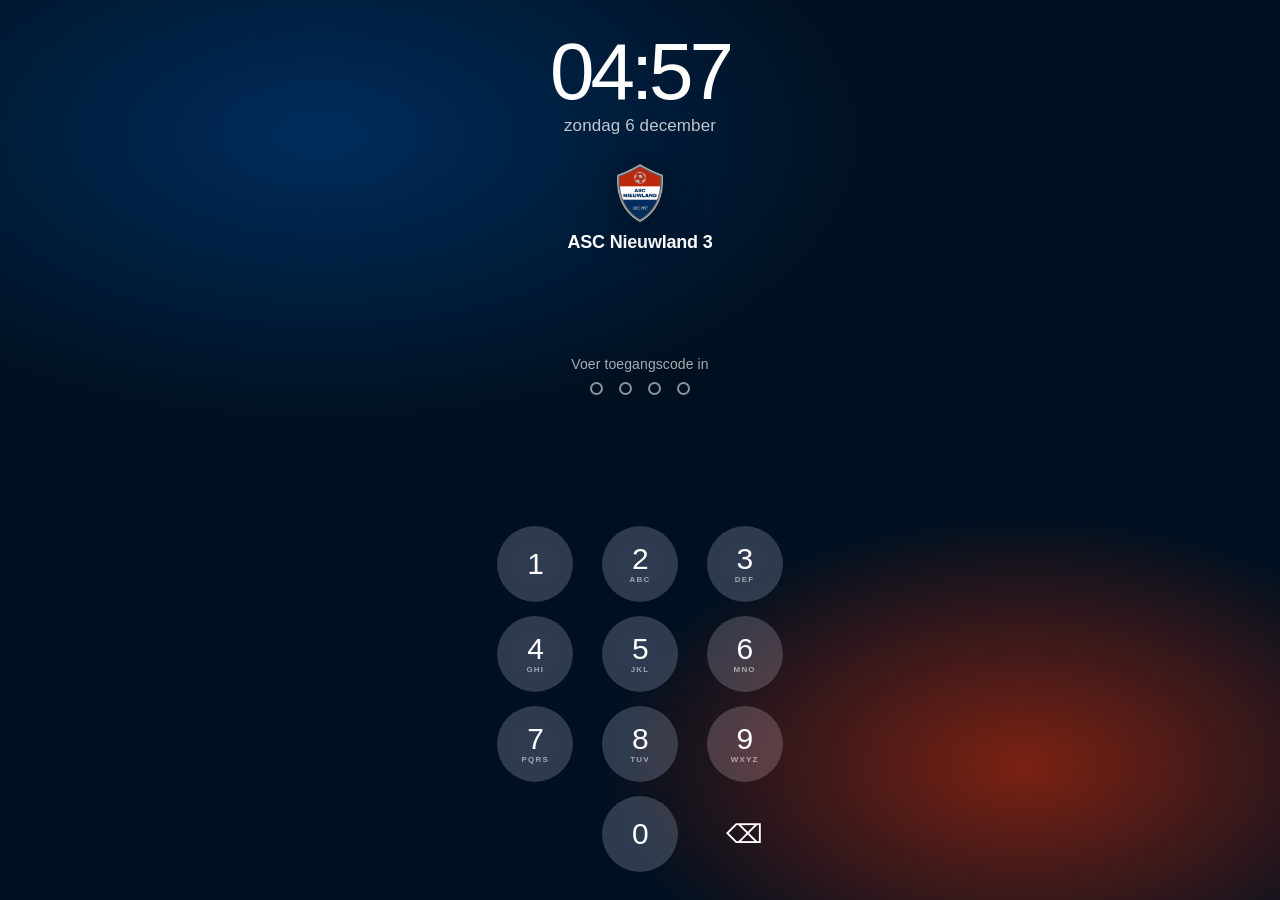
==== commit f8e3a7d6: "Login: iPhone toegangscode scherm met ronde toetsen en klok" ====
--- a/login.html
+++ b/login.html
@@ -4,142 +4,341 @@
   <meta charset="UTF-8">
   <meta name="viewport" content="width=device-width, initial-scale=1.0, viewport-fit=cover">
   <meta name="robots" content="noindex">
-  <meta name="theme-color" content="#002E5F">
-  <title>Inloggen — ASC Nieuwland 3</title>
+  <meta name="theme-color" content="#001020">
+  <title>ASC Nieuwland 3</title>
   <link rel="icon" href="data:image/svg+xml,<svg xmlns='http://www.w3.org/2000/svg' viewBox='0 0 100 100'><text y='.9em' font-size='90'>⚽</text></svg>">
-  <link rel="stylesheet" href="css/style.css">
   <style>
-    body { padding-bottom: 0; }
+    *, *::before, *::after { box-sizing: border-box; margin: 0; padding: 0; }
+
+    html, body {
+      height: 100%;
+      overflow: hidden;
+      font-family: -apple-system, BlinkMacSystemFont, "SF Pro Display", "Helvetica Neue", sans-serif;
+      -webkit-font-smoothing: antialiased;
+    }
+
+    /* ── Achtergrond: donker met team-kleuren ── */
+    body {
+      background:
+        radial-gradient(ellipse 80% 60% at 25% 15%, rgba(0,46,95,0.95) 0%, transparent 55%),
+        radial-gradient(ellipse 60% 50% at 80% 85%, rgba(189,43,11,0.65) 0%, transparent 55%),
+        #001020;
+      display: flex;
+      flex-direction: column;
+      align-items: center;
+      justify-content: space-between;
+      height: 100svh;
+      padding: calc(env(safe-area-inset-top, 0px) + 32px) 24px
+               calc(env(safe-area-inset-bottom, 0px) + 28px);
+      user-select: none;
+      -webkit-user-select: none;
+    }
+
+    /* ── Bovenste blok: tijd + logo + naam ── */
+    .lock-top {
+      display: flex;
+      flex-direction: column;
+      align-items: center;
+      gap: 0;
+      flex-shrink: 0;
+    }
+
+    .lock-tijd {
+      font-size: 80px;
+      font-weight: 200;
+      color: #fff;
+      letter-spacing: -4px;
+      line-height: 1;
+      margin-bottom: 4px;
+      font-variant-numeric: tabular-nums;
+    }
+
+    .lock-datum {
+      font-size: 17px;
+      font-weight: 400;
+      color: rgba(255,255,255,0.75);
+      letter-spacing: 0.1px;
+      margin-bottom: 28px;
+    }
+
+    .lock-logo {
+      width: 58px;
+      height: 58px;
+      object-fit: contain;
+      filter: drop-shadow(0 4px 20px rgba(0,0,0,0.5));
+      margin-bottom: 10px;
+    }
+
+    .lock-teamnaam {
+      font-size: 18px;
+      font-weight: 600;
+      color: #fff;
+      letter-spacing: -0.2px;
+    }
+
+    /* ── Midden: dots + foutmelding ── */
+    .lock-midden {
+      display: flex;
+      flex-direction: column;
+      align-items: center;
+      gap: 10px;
+      flex-shrink: 0;
+    }
+
+    .lock-vraag {
+      font-size: 14px;
+      font-weight: 500;
+      color: rgba(255,255,255,0.65);
+      letter-spacing: 0.1px;
+    }
+
+    .pin-dots {
+      display: flex;
+      gap: 16px;
+      align-items: center;
+    }
+
+    .pin-dot {
+      width: 13px;
+      height: 13px;
+      border-radius: 50%;
+      border: 2px solid rgba(255,255,255,0.55);
+      background: transparent;
+      transition: background 0.12s ease, transform 0.12s ease, border-color 0.12s ease;
+    }
+
+    .pin-dot.gevuld {
+      background: #fff;
+      border-color: #fff;
+      transform: scale(1.12);
+    }
+
+    .pin-fout {
+      font-size: 13px;
+      font-weight: 500;
+      color: rgba(255,120,100,0.95);
+      min-height: 18px;
+      text-align: center;
+    }
+
+    @keyframes schudden {
+      0%, 100% { transform: translateX(0); }
+      20%       { transform: translateX(-8px); }
+      40%       { transform: translateX(8px); }
+      60%       { transform: translateX(-5px); }
+      80%       { transform: translateX(5px); }
+    }
+
+    .schud { animation: schudden 0.42s ease; }
+
+    /* ── Onderste blok: numpad ── */
+    .lock-keypad {
+      display: grid;
+      grid-template-columns: repeat(3, 1fr);
+      gap: 14px;
+      flex-shrink: 0;
+      width: 100%;
+      max-width: 300px;
+    }
+
+    .keypad-toets {
+      width: 76px;
+      height: 76px;
+      border-radius: 50%;
+      background: rgba(255,255,255,0.18);
+      backdrop-filter: blur(16px) saturate(160%);
+      -webkit-backdrop-filter: blur(16px) saturate(160%);
+      border: none;
+      color: #fff;
+      cursor: pointer;
+      display: flex;
+      flex-direction: column;
+      align-items: center;
+      justify-content: center;
+      gap: 0;
+      margin: 0 auto;
+      font-family: inherit;
+      transition: background 0.1s ease, transform 0.1s ease;
+      -webkit-tap-highlight-color: transparent;
+    }
+
+    .keypad-toets:active {
+      background: rgba(255,255,255,0.38);
+      transform: scale(0.93);
+    }
+
+    .keypad-hoofdcijfer {
+      font-size: 30px;
+      font-weight: 300;
+      line-height: 1;
+      letter-spacing: -0.5px;
+    }
+
+    .keypad-letters {
+      font-size: 8px;
+      font-weight: 600;
+      letter-spacing: 1.2px;
+      text-transform: uppercase;
+      color: rgba(255,255,255,0.55);
+      line-height: 1;
+      margin-top: 2px;
+    }
+
+    .keypad-leeg {
+      /* lege cel links van 0 — onzichtbaar */
+      pointer-events: none;
+    }
+
+    .keypad-wis {
+      background: transparent;
+      backdrop-filter: none;
+      font-size: 26px;
+      font-weight: 400;
+    }
+
+    .keypad-wis:active {
+      background: rgba(255,255,255,0.12);
+    }
   </style>
 </head>
 <body>
-  <div class="login-pagina">
-    <div class="glass-kaart login-kaart">
-      <img class="login-logo" src="img/logo.png" alt="ASC Nieuwland" />
-      <div class="login-team">ASC Nieuwland 3</div>
-      <div class="login-sub">Voer de toegangscode in</div>
-
-      <!-- PIN dots -->
-      <div class="pin-dots" id="pin-dots">
-        <div class="pin-dot" id="dot-0"></div>
-        <div class="pin-dot" id="dot-1"></div>
-        <div class="pin-dot" id="dot-2"></div>
-        <div class="pin-dot" id="dot-3"></div>
-      </div>
-
-      <!-- Keypad -->
-      <div class="keypad" id="keypad">
-        <button class="keypad-toets" data-cijfer="1">1</button>
-        <button class="keypad-toets" data-cijfer="2">2</button>
-        <button class="keypad-toets" data-cijfer="3">3</button>
-        <button class="keypad-toets" data-cijfer="4">4</button>
-        <button class="keypad-toets" data-cijfer="5">5</button>
-        <button class="keypad-toets" data-cijfer="6">6</button>
-        <button class="keypad-toets" data-cijfer="7">7</button>
-        <button class="keypad-toets" data-cijfer="8">8</button>
-        <button class="keypad-toets" data-cijfer="9">9</button>
-        <!-- Lege cel links van 0 -->
-        <div></div>
-        <button class="keypad-toets keypad-nul" data-cijfer="0">0</button>
-        <button class="keypad-toets wissen" id="wis-btn">⌫</button>
-      </div>
-
-      <div class="pin-fout" id="pin-fout"></div>
+
+  <!-- Bovenste blok: tijd, datum, logo -->
+  <div class="lock-top">
+    <div class="lock-tijd" id="lock-tijd">00:00</div>
+    <div class="lock-datum" id="lock-datum">maandag 1 januari</div>
+    <img class="lock-logo" src="img/logo.png" alt="ASC Nieuwland" />
+    <div class="lock-teamnaam">ASC Nieuwland 3</div>
+  </div>
+
+  <!-- Midden: dots -->
+  <div class="lock-midden">
+    <div class="lock-vraag">Voer toegangscode in</div>
+    <div class="pin-dots" id="pin-dots">
+      <div class="pin-dot" id="dot-0"></div>
+      <div class="pin-dot" id="dot-1"></div>
+      <div class="pin-dot" id="dot-2"></div>
+      <div class="pin-dot" id="dot-3"></div>
     </div>
+    <div class="pin-fout" id="pin-fout"></div>
+  </div>
+
+  <!-- Numpad -->
+  <div class="lock-keypad" id="keypad">
+    <button class="keypad-toets" data-cijfer="1">
+      <span class="keypad-hoofdcijfer">1</span>
+    </button>
+    <button class="keypad-toets" data-cijfer="2">
+      <span class="keypad-hoofdcijfer">2</span>
+      <span class="keypad-letters">ABC</span>
+    </button>
+    <button class="keypad-toets" data-cijfer="3">
+      <span class="keypad-hoofdcijfer">3</span>
+      <span class="keypad-letters">DEF</span>
+    </button>
+    <button class="keypad-toets" data-cijfer="4">
+      <span class="keypad-hoofdcijfer">4</span>
+      <span class="keypad-letters">GHI</span>
+    </button>
+    <button class="keypad-toets" data-cijfer="5">
+      <span class="keypad-hoofdcijfer">5</span>
+      <span class="keypad-letters">JKL</span>
+    </button>
+    <button class="keypad-toets" data-cijfer="6">
+      <span class="keypad-hoofdcijfer">6</span>
+      <span class="keypad-letters">MNO</span>
+    </button>
+    <button class="keypad-toets" data-cijfer="7">
+      <span class="keypad-hoofdcijfer">7</span>
+      <span class="keypad-letters">PQRS</span>
+    </button>
+    <button class="keypad-toets" data-cijfer="8">
+      <span class="keypad-hoofdcijfer">8</span>
+      <span class="keypad-letters">TUV</span>
+    </button>
+    <button class="keypad-toets" data-cijfer="9">
+      <span class="keypad-hoofdcijfer">9</span>
+      <span class="keypad-letters">WXYZ</span>
+    </button>
+    <div class="keypad-leeg"></div>
+    <button class="keypad-toets" data-cijfer="0">
+      <span class="keypad-hoofdcijfer">0</span>
+    </button>
+    <button class="keypad-toets keypad-wis" id="wis-btn">⌫</button>
   </div>
 
   <script src="js/config.js"></script>
   <script>
     const AUTH_KEY = "nieuwland3_pin";
-    const CORRECT_PIN = SITE_PIN;
-
-    // Als al ingelogd, stuur door
-    if (localStorage.getItem(AUTH_KEY) === CORRECT_PIN) {
+
+    if (localStorage.getItem(AUTH_KEY) === SITE_PIN) {
       location.href = "index.html";
     }
 
+    // ── Klok ──
+    function updateKlok() {
+      const nu = new Date();
+      document.getElementById("lock-tijd").textContent =
+        nu.toLocaleTimeString("nl-NL", { hour: "2-digit", minute: "2-digit" });
+      document.getElementById("lock-datum").textContent =
+        nu.toLocaleDateString("nl-NL", { weekday: "long", day: "numeric", month: "long" });
+    }
+    updateKlok();
+    setInterval(updateKlok, 10000);
+
+    // ── PIN logica ──
     let ingevoerd = "";
 
     function updateDots() {
       for (let i = 0; i < 4; i++) {
-        const dot = document.getElementById("dot-" + i);
-        dot.classList.toggle("gevuld", i < ingevoerd.length);
+        document.getElementById("dot-" + i).classList.toggle("gevuld", i < ingevoerd.length);
       }
     }
 
-    function schudden() {
-      const kaart = document.querySelector(".login-kaart");
-      kaart.style.animation = "none";
-      // Trigger reflow
-      void kaart.offsetHeight;
-      kaart.style.animation = "";
-
-      const fout = document.getElementById("pin-fout");
-      fout.style.animation = "none";
-      void fout.offsetHeight;
-      fout.style.animation = "schudden 0.4s ease";
-    }
-
     function controleerPin() {
-      if (ingevoerd === CORRECT_PIN) {
-        localStorage.setItem(AUTH_KEY, CORRECT_PIN);
-        // Kleine vertraging voor visuele bevestiging
-        setTimeout(function () {
-          location.href = "index.html";
-        }, 120);
+      if (ingevoerd === SITE_PIN) {
+        localStorage.setItem(AUTH_KEY, SITE_PIN);
+        setTimeout(() => { location.href = "index.html"; }, 100);
       } else {
         const fout = document.getElementById("pin-fout");
-        fout.textContent = "Onjuiste code. Probeer opnieuw.";
-        schudden();
-
-        // Reset na schudden
-        setTimeout(function () {
+        const dots = document.getElementById("pin-dots");
+        fout.textContent = "Onjuiste code";
+        dots.classList.remove("schud");
+        void dots.offsetHeight;
+        dots.classList.add("schud");
+        navigator.vibrate?.([60, 40, 60]);
+        setTimeout(() => {
           ingevoerd = "";
           updateDots();
           fout.textContent = "";
+          dots.classList.remove("schud");
         }, 900);
       }
     }
 
-    function verwerkCijfer(cijfer) {
+    function verwerkCijfer(c) {
       if (ingevoerd.length >= 4) return;
-      ingevoerd += cijfer;
+      navigator.vibrate?.(4);
+      ingevoerd += c;
       updateDots();
-
-      if (ingevoerd.length === 4) {
-        setTimeout(controleerPin, 80);
-      }
+      if (ingevoerd.length === 4) setTimeout(controleerPin, 90);
     }
 
     function wisLaatste() {
-      if (ingevoerd.length > 0) {
-        ingevoerd = ingevoerd.slice(0, -1);
-        updateDots();
-        document.getElementById("pin-fout").textContent = "";
-      }
-    }
-
-    // Keypad knoppen
-    document.querySelectorAll(".keypad-toets[data-cijfer]").forEach(function (btn) {
-      btn.addEventListener("click", function () {
-        verwerkCijfer(btn.dataset.cijfer);
-      });
-
-      // Haptic-achtige feedback: kleine scale
-      btn.addEventListener("touchstart", function () {
-        btn.style.transition = "transform 0.08s ease, background 0.08s ease";
-      }, { passive: true });
+      if (!ingevoerd.length) return;
+      ingevoerd = ingevoerd.slice(0, -1);
+      updateDots();
+      document.getElementById("pin-fout").textContent = "";
+    }
+
+    document.querySelectorAll(".keypad-toets[data-cijfer]").forEach(btn => {
+      btn.addEventListener("click", () => verwerkCijfer(btn.dataset.cijfer));
     });
-
     document.getElementById("wis-btn").addEventListener("click", wisLaatste);
 
-    // Keyboard support
-    document.addEventListener("keydown", function (e) {
-      if (e.key >= "0" && e.key <= "9") {
-        verwerkCijfer(e.key);
-      } else if (e.key === "Backspace") {
-        wisLaatste();
-      }
+    document.addEventListener("keydown", e => {
+      if (e.key >= "0" && e.key <= "9") verwerkCijfer(e.key);
+      else if (e.key === "Backspace") wisLaatste();
     });
   </script>
 </body>
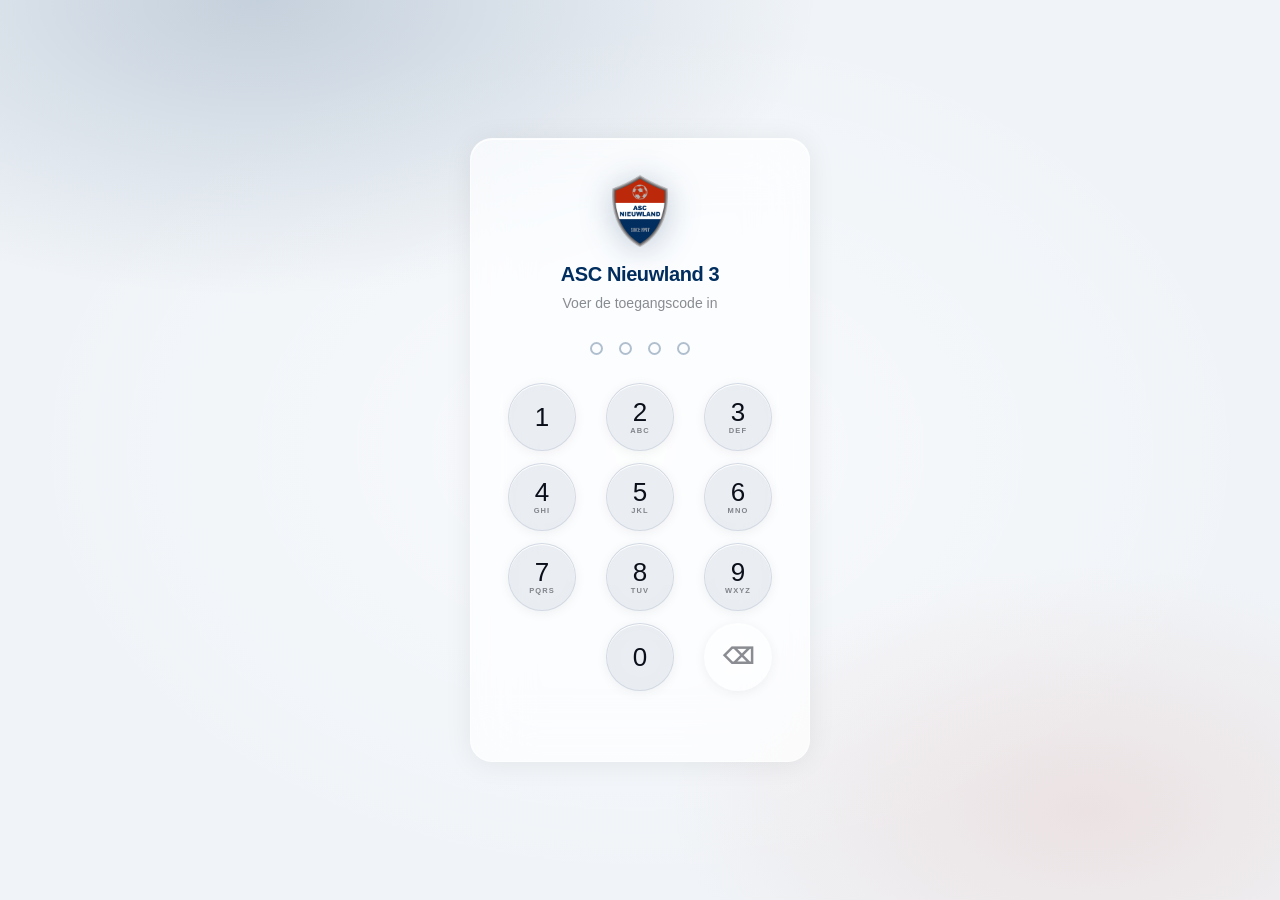
==== commit a8bdfe0e: "Login: lichte glaskaart stijl met ronde toetsen, zonder klok" ====
--- a/login.html
+++ b/login.html
@@ -4,267 +4,213 @@
   <meta charset="UTF-8">
   <meta name="viewport" content="width=device-width, initial-scale=1.0, viewport-fit=cover">
   <meta name="robots" content="noindex">
-  <meta name="theme-color" content="#001020">
+  <meta name="theme-color" content="#002E5F">
   <title>ASC Nieuwland 3</title>
   <link rel="icon" href="data:image/svg+xml,<svg xmlns='http://www.w3.org/2000/svg' viewBox='0 0 100 100'><text y='.9em' font-size='90'>⚽</text></svg>">
+  <link rel="stylesheet" href="css/style.css">
   <style>
-    *, *::before, *::after { box-sizing: border-box; margin: 0; padding: 0; }
-
     html, body {
       height: 100%;
       overflow: hidden;
-      font-family: -apple-system, BlinkMacSystemFont, "SF Pro Display", "Helvetica Neue", sans-serif;
-      -webkit-font-smoothing: antialiased;
-    }
-
-    /* ── Achtergrond: donker met team-kleuren ── */
-    body {
-      background:
-        radial-gradient(ellipse 80% 60% at 25% 15%, rgba(0,46,95,0.95) 0%, transparent 55%),
-        radial-gradient(ellipse 60% 50% at 80% 85%, rgba(189,43,11,0.65) 0%, transparent 55%),
-        #001020;
+      padding-bottom: 0;
+    }
+
+    .login-pagina {
+      min-height: 100svh;
       display: flex;
-      flex-direction: column;
       align-items: center;
-      justify-content: space-between;
-      height: 100svh;
-      padding: calc(env(safe-area-inset-top, 0px) + 32px) 24px
-               calc(env(safe-area-inset-bottom, 0px) + 28px);
-      user-select: none;
-      -webkit-user-select: none;
-    }
-
-    /* ── Bovenste blok: tijd + logo + naam ── */
-    .lock-top {
-      display: flex;
-      flex-direction: column;
-      align-items: center;
-      gap: 0;
-      flex-shrink: 0;
-    }
-
-    .lock-tijd {
-      font-size: 80px;
-      font-weight: 200;
-      color: #fff;
-      letter-spacing: -4px;
-      line-height: 1;
+      justify-content: center;
+      padding: 20px;
+    }
+
+    .login-kaart {
+      width: 100%;
+      max-width: 340px;
+      padding: 36px 28px 32px;
+      text-align: center;
+    }
+
+    .login-logo {
+      width: 72px;
+      height: 72px;
+      margin: 0 auto 12px;
+      object-fit: contain;
+    }
+
+    .login-team {
+      font-size: 20px;
+      font-weight: 800;
+      color: var(--blauw);
+      letter-spacing: -0.4px;
       margin-bottom: 4px;
-      font-variant-numeric: tabular-nums;
-    }
-
-    .lock-datum {
-      font-size: 17px;
-      font-weight: 400;
-      color: rgba(255,255,255,0.75);
-      letter-spacing: 0.1px;
+    }
+
+    .login-sub {
+      font-size: 14px;
+      color: var(--inkt-zacht);
       margin-bottom: 28px;
     }
 
-    .lock-logo {
-      width: 58px;
-      height: 58px;
-      object-fit: contain;
-      filter: drop-shadow(0 4px 20px rgba(0,0,0,0.5));
-      margin-bottom: 10px;
-    }
-
-    .lock-teamnaam {
-      font-size: 18px;
-      font-weight: 600;
-      color: #fff;
-      letter-spacing: -0.2px;
-    }
-
-    /* ── Midden: dots + foutmelding ── */
-    .lock-midden {
-      display: flex;
-      flex-direction: column;
-      align-items: center;
-      gap: 10px;
-      flex-shrink: 0;
-    }
-
-    .lock-vraag {
-      font-size: 14px;
-      font-weight: 500;
-      color: rgba(255,255,255,0.65);
-      letter-spacing: 0.1px;
-    }
-
+    /* PIN dots */
     .pin-dots {
       display: flex;
+      justify-content: center;
       gap: 16px;
-      align-items: center;
+      margin-bottom: 28px;
     }
 
     .pin-dot {
       width: 13px;
       height: 13px;
       border-radius: 50%;
-      border: 2px solid rgba(255,255,255,0.55);
+      border: 2px solid rgba(0,46,95,0.30);
       background: transparent;
       transition: background 0.12s ease, transform 0.12s ease, border-color 0.12s ease;
     }
 
     .pin-dot.gevuld {
-      background: #fff;
-      border-color: #fff;
+      background: var(--blauw);
+      border-color: var(--blauw);
       transform: scale(1.12);
     }
 
-    .pin-fout {
-      font-size: 13px;
-      font-weight: 500;
-      color: rgba(255,120,100,0.95);
-      min-height: 18px;
-      text-align: center;
-    }
-
-    @keyframes schudden {
-      0%, 100% { transform: translateX(0); }
-      20%       { transform: translateX(-8px); }
-      40%       { transform: translateX(8px); }
-      60%       { transform: translateX(-5px); }
-      80%       { transform: translateX(5px); }
-    }
-
-    .schud { animation: schudden 0.42s ease; }
-
-    /* ── Onderste blok: numpad ── */
-    .lock-keypad {
+    /* Keypad — ronde toetsen, lichte stijl */
+    .keypad {
       display: grid;
       grid-template-columns: repeat(3, 1fr);
-      gap: 14px;
-      flex-shrink: 0;
-      width: 100%;
-      max-width: 300px;
+      gap: 12px;
     }
 
     .keypad-toets {
-      width: 76px;
-      height: 76px;
+      width: 68px;
+      height: 68px;
       border-radius: 50%;
-      background: rgba(255,255,255,0.18);
-      backdrop-filter: blur(16px) saturate(160%);
-      -webkit-backdrop-filter: blur(16px) saturate(160%);
-      border: none;
-      color: #fff;
+      background: rgba(0,46,95,0.08);
+      border: 1px solid rgba(0,46,95,0.10);
+      color: var(--inkt);
       cursor: pointer;
       display: flex;
       flex-direction: column;
       align-items: center;
       justify-content: center;
-      gap: 0;
       margin: 0 auto;
-      font-family: inherit;
+      font-family: var(--font);
       transition: background 0.1s ease, transform 0.1s ease;
       -webkit-tap-highlight-color: transparent;
     }
 
     .keypad-toets:active {
-      background: rgba(255,255,255,0.38);
-      transform: scale(0.93);
+      background: rgba(0,46,95,0.18);
+      transform: scale(0.92);
     }
 
     .keypad-hoofdcijfer {
-      font-size: 30px;
+      font-size: 26px;
       font-weight: 300;
       line-height: 1;
-      letter-spacing: -0.5px;
+      color: var(--inkt);
     }
 
     .keypad-letters {
-      font-size: 8px;
+      font-size: 7.5px;
       font-weight: 600;
-      letter-spacing: 1.2px;
+      letter-spacing: 1.1px;
       text-transform: uppercase;
-      color: rgba(255,255,255,0.55);
+      color: var(--inkt-zacht);
       line-height: 1;
       margin-top: 2px;
     }
 
-    .keypad-leeg {
-      /* lege cel links van 0 — onzichtbaar */
-      pointer-events: none;
-    }
+    .keypad-leeg { pointer-events: none; }
 
     .keypad-wis {
       background: transparent;
-      backdrop-filter: none;
-      font-size: 26px;
-      font-weight: 400;
-    }
-
+      border-color: transparent;
+      font-size: 22px;
+      color: var(--inkt-zacht);
+    }
     .keypad-wis:active {
-      background: rgba(255,255,255,0.12);
-    }
+      background: rgba(0,46,95,0.08);
+    }
+
+    .pin-fout {
+      font-size: 13px;
+      font-weight: 600;
+      color: var(--rood);
+      margin-top: 14px;
+      min-height: 18px;
+    }
+
+    @keyframes schudden {
+      0%, 100% { transform: translateX(0); }
+      20%       { transform: translateX(-7px); }
+      40%       { transform: translateX(7px); }
+      60%       { transform: translateX(-4px); }
+      80%       { transform: translateX(4px); }
+    }
+    .schud { animation: schudden 0.42s ease; }
   </style>
 </head>
 <body>
-
-  <!-- Bovenste blok: tijd, datum, logo -->
-  <div class="lock-top">
-    <div class="lock-tijd" id="lock-tijd">00:00</div>
-    <div class="lock-datum" id="lock-datum">maandag 1 januari</div>
-    <img class="lock-logo" src="img/logo.png" alt="ASC Nieuwland" />
-    <div class="lock-teamnaam">ASC Nieuwland 3</div>
-  </div>
-
-  <!-- Midden: dots -->
-  <div class="lock-midden">
-    <div class="lock-vraag">Voer toegangscode in</div>
-    <div class="pin-dots" id="pin-dots">
-      <div class="pin-dot" id="dot-0"></div>
-      <div class="pin-dot" id="dot-1"></div>
-      <div class="pin-dot" id="dot-2"></div>
-      <div class="pin-dot" id="dot-3"></div>
+  <div class="login-pagina">
+    <div class="glass-kaart login-kaart">
+
+      <img class="login-logo" src="img/logo.png" alt="ASC Nieuwland" />
+      <div class="login-team">ASC Nieuwland 3</div>
+      <div class="login-sub">Voer de toegangscode in</div>
+
+      <div class="pin-dots" id="pin-dots">
+        <div class="pin-dot" id="dot-0"></div>
+        <div class="pin-dot" id="dot-1"></div>
+        <div class="pin-dot" id="dot-2"></div>
+        <div class="pin-dot" id="dot-3"></div>
+      </div>
+
+      <div class="keypad" id="keypad">
+        <button class="keypad-toets" data-cijfer="1">
+          <span class="keypad-hoofdcijfer">1</span>
+        </button>
+        <button class="keypad-toets" data-cijfer="2">
+          <span class="keypad-hoofdcijfer">2</span>
+          <span class="keypad-letters">ABC</span>
+        </button>
+        <button class="keypad-toets" data-cijfer="3">
+          <span class="keypad-hoofdcijfer">3</span>
+          <span class="keypad-letters">DEF</span>
+        </button>
+        <button class="keypad-toets" data-cijfer="4">
+          <span class="keypad-hoofdcijfer">4</span>
+          <span class="keypad-letters">GHI</span>
+        </button>
+        <button class="keypad-toets" data-cijfer="5">
+          <span class="keypad-hoofdcijfer">5</span>
+          <span class="keypad-letters">JKL</span>
+        </button>
+        <button class="keypad-toets" data-cijfer="6">
+          <span class="keypad-hoofdcijfer">6</span>
+          <span class="keypad-letters">MNO</span>
+        </button>
+        <button class="keypad-toets" data-cijfer="7">
+          <span class="keypad-hoofdcijfer">7</span>
+          <span class="keypad-letters">PQRS</span>
+        </button>
+        <button class="keypad-toets" data-cijfer="8">
+          <span class="keypad-hoofdcijfer">8</span>
+          <span class="keypad-letters">TUV</span>
+        </button>
+        <button class="keypad-toets" data-cijfer="9">
+          <span class="keypad-hoofdcijfer">9</span>
+          <span class="keypad-letters">WXYZ</span>
+        </button>
+        <div class="keypad-leeg"></div>
+        <button class="keypad-toets" data-cijfer="0">
+          <span class="keypad-hoofdcijfer">0</span>
+        </button>
+        <button class="keypad-toets keypad-wis" id="wis-btn">⌫</button>
+      </div>
+
+      <div class="pin-fout" id="pin-fout"></div>
     </div>
-    <div class="pin-fout" id="pin-fout"></div>
-  </div>
-
-  <!-- Numpad -->
-  <div class="lock-keypad" id="keypad">
-    <button class="keypad-toets" data-cijfer="1">
-      <span class="keypad-hoofdcijfer">1</span>
-    </button>
-    <button class="keypad-toets" data-cijfer="2">
-      <span class="keypad-hoofdcijfer">2</span>
-      <span class="keypad-letters">ABC</span>
-    </button>
-    <button class="keypad-toets" data-cijfer="3">
-      <span class="keypad-hoofdcijfer">3</span>
-      <span class="keypad-letters">DEF</span>
-    </button>
-    <button class="keypad-toets" data-cijfer="4">
-      <span class="keypad-hoofdcijfer">4</span>
-      <span class="keypad-letters">GHI</span>
-    </button>
-    <button class="keypad-toets" data-cijfer="5">
-      <span class="keypad-hoofdcijfer">5</span>
-      <span class="keypad-letters">JKL</span>
-    </button>
-    <button class="keypad-toets" data-cijfer="6">
-      <span class="keypad-hoofdcijfer">6</span>
-      <span class="keypad-letters">MNO</span>
-    </button>
-    <button class="keypad-toets" data-cijfer="7">
-      <span class="keypad-hoofdcijfer">7</span>
-      <span class="keypad-letters">PQRS</span>
-    </button>
-    <button class="keypad-toets" data-cijfer="8">
-      <span class="keypad-hoofdcijfer">8</span>
-      <span class="keypad-letters">TUV</span>
-    </button>
-    <button class="keypad-toets" data-cijfer="9">
-      <span class="keypad-hoofdcijfer">9</span>
-      <span class="keypad-letters">WXYZ</span>
-    </button>
-    <div class="keypad-leeg"></div>
-    <button class="keypad-toets" data-cijfer="0">
-      <span class="keypad-hoofdcijfer">0</span>
-    </button>
-    <button class="keypad-toets keypad-wis" id="wis-btn">⌫</button>
   </div>
 
   <script src="js/config.js"></script>
@@ -275,18 +221,6 @@
       location.href = "index.html";
     }
 
-    // ── Klok ──
-    function updateKlok() {
-      const nu = new Date();
-      document.getElementById("lock-tijd").textContent =
-        nu.toLocaleTimeString("nl-NL", { hour: "2-digit", minute: "2-digit" });
-      document.getElementById("lock-datum").textContent =
-        nu.toLocaleDateString("nl-NL", { weekday: "long", day: "numeric", month: "long" });
-    }
-    updateKlok();
-    setInterval(updateKlok, 10000);
-
-    // ── PIN logica ──
     let ingevoerd = "";
 
     function updateDots() {
@@ -302,7 +236,7 @@
       } else {
         const fout = document.getElementById("pin-fout");
         const dots = document.getElementById("pin-dots");
-        fout.textContent = "Onjuiste code";
+        fout.textContent = "Onjuiste code. Probeer opnieuw.";
         dots.classList.remove("schud");
         void dots.offsetHeight;
         dots.classList.add("schud");
--- a/css/style.css
+++ b/css/style.css
@@ -0,0 +1,1271 @@
+/* ============================================================
+   ASC Nieuwland 3 — iOS 26 Liquid Glass Design System
+   Huisstijl: Blauw #002E5F · Rood #BD2B0B · Wit #FFFFFF
+   ============================================================ */
+
+/* ── Custom Properties ─────────────────────────────────────── */
+:root {
+  --blauw:        #002E5F;
+  --blauw-licht:  #0d4a8a;
+  --blauw-zacht:  rgba(0,46,95,0.10);
+  --rood:         #BD2B0B;
+  --rood-zacht:   rgba(189,43,11,0.10);
+  --inkt:         #0a0f1a;
+  --inkt-zacht:   rgba(10,15,26,0.48);
+  --inkt-fijn:    rgba(10,15,26,0.28);
+  --papier:       #f0f4f8;
+  --glas:         rgba(255,255,255,0.70);
+  --glas-rand:    rgba(255,255,255,0.52);
+  --lijn:         rgba(10,15,26,0.10);
+  --radius:       22px;
+  --radius-sm:    14px;
+  --radius-pill:  99px;
+  --schaduw:      0 2px 28px rgba(0,0,0,0.07), inset 0 1px 0 rgba(255,255,255,0.9);
+  --schaduw-hover:0 6px 36px rgba(0,0,0,0.13), inset 0 1px 0 rgba(255,255,255,0.95);
+  --schaduw-diep: 0 12px 48px rgba(0,0,0,0.18), inset 0 1px 0 rgba(255,255,255,0.95);
+  --transition:   0.2s ease;
+  --font:         -apple-system, BlinkMacSystemFont, "SF Pro Display", "Helvetica Neue", sans-serif;
+}
+
+/* ── Reset & Base ───────────────────────────────────────────── */
+*, *::before, *::after { box-sizing: border-box; margin: 0; padding: 0; }
+
+html { font-size: 16px; -webkit-text-size-adjust: 100%; }
+
+body {
+  font-family: var(--font);
+  color: var(--inkt);
+  background-color: var(--papier);
+  background-image:
+    radial-gradient(ellipse 80% 60% at 20% 0%,   rgba(0,46,95,0.18) 0%, transparent 55%),
+    radial-gradient(ellipse 60% 50% at 85% 90%,  rgba(189,43,11,0.09) 0%, transparent 55%),
+    radial-gradient(ellipse 70% 70% at 50% 50%,  rgba(255,255,255,0.55) 0%, transparent 70%);
+  background-attachment: fixed;
+  background-size: cover;
+  min-height: 100vh;
+  padding-bottom: 100px;
+  line-height: 1.5;
+  -webkit-font-smoothing: antialiased;
+}
+
+a { color: inherit; text-decoration: none; }
+button { font-family: var(--font); cursor: pointer; border: none; background: none; }
+input, select, textarea { font-family: var(--font); }
+img { max-width: 100%; display: block; }
+
+/* ── Page Wrap & Animation ──────────────────────────────────── */
+.wrap {
+  max-width: 600px;
+  margin: 0 auto;
+  padding: 0 16px;
+  animation: pagina-in 0.35s ease both;
+}
+
+@keyframes pagina-in {
+  from { opacity: 0; transform: translateY(12px); }
+  to   { opacity: 1; transform: none; }
+}
+
+/* ── Glass Card ─────────────────────────────────────────────── */
+.glass-kaart {
+  background: var(--glas);
+  backdrop-filter: blur(28px) saturate(180%);
+  -webkit-backdrop-filter: blur(28px) saturate(180%);
+  border: 1px solid var(--glas-rand);
+  border-radius: var(--radius);
+  box-shadow: var(--schaduw);
+  transition: box-shadow var(--transition), transform var(--transition);
+  overflow: hidden;
+}
+
+.glass-kaart:active { transform: scale(0.98); }
+.glass-kaart.klikbaar { cursor: pointer; }
+.glass-kaart.klikbaar:hover { box-shadow: var(--schaduw-hover); }
+.glass-kaart.klikbaar:active { transform: scale(0.96); }
+
+/* ── Page Header ─────────────────────────────────────────────── */
+.pagina-header {
+  padding: 20px 0 8px;
+  display: flex;
+  align-items: center;
+  justify-content: space-between;
+  gap: 12px;
+}
+
+.pagina-titel {
+  font-size: 28px;
+  font-weight: 700;
+  letter-spacing: -0.5px;
+  color: var(--inkt);
+  line-height: 1.1;
+}
+
+.pagina-ondertitel {
+  font-size: 14px;
+  color: var(--inkt-zacht);
+  margin-top: 2px;
+}
+
+/* ── Section Label ──────────────────────────────────────────── */
+.sectie-label {
+  font-size: 11px;
+  font-weight: 700;
+  letter-spacing: 0.8px;
+  text-transform: uppercase;
+  color: var(--inkt-zacht);
+  margin: 20px 0 8px 4px;
+}
+
+/* ── Tab Bar (bottom nav) ───────────────────────────────────── */
+.tab-bar {
+  position: fixed;
+  bottom: 20px;
+  left: 50%;
+  transform: translateX(-50%);
+  z-index: 1000;
+  display: flex;
+  align-items: center;
+  gap: 0;
+  padding: 10px 8px;
+  background: rgba(255,255,255,0.82);
+  backdrop-filter: blur(32px) saturate(200%);
+  -webkit-backdrop-filter: blur(32px) saturate(200%);
+  border: 1px solid rgba(255,255,255,0.80);
+  border-radius: var(--radius-pill);
+  box-shadow: 0 4px 32px rgba(0,0,0,0.14), inset 0 1px 0 rgba(255,255,255,0.95);
+  min-width: 340px;
+  max-width: calc(100vw - 32px);
+}
+
+.tab-item {
+  flex: 1;
+  display: flex;
+  flex-direction: column;
+  align-items: center;
+  gap: 2px;
+  padding: 6px 10px;
+  border-radius: var(--radius-pill);
+  cursor: pointer;
+  transition: transform var(--transition), background var(--transition);
+  text-decoration: none;
+  color: var(--inkt-zacht);
+  min-width: 52px;
+}
+
+.tab-item:active { transform: scale(0.90); }
+
+.tab-item.actief {
+  color: var(--blauw);
+  transform: scale(1.06);
+}
+
+.tab-item .tab-icon {
+  font-size: 22px;
+  line-height: 1;
+}
+
+.tab-item .tab-label {
+  font-size: 9px;
+  font-weight: 600;
+  letter-spacing: 0.2px;
+  white-space: nowrap;
+}
+
+/* ── Pill Badge ─────────────────────────────────────────────── */
+.badge {
+  display: inline-flex;
+  align-items: center;
+  padding: 3px 10px;
+  border-radius: var(--radius-pill);
+  font-size: 11px;
+  font-weight: 700;
+  letter-spacing: 0.3px;
+  white-space: nowrap;
+}
+
+.badge-blauw  { background: rgba(0,46,95,0.12);     color: var(--blauw); }
+.badge-groen  { background: rgba(0,46,95,0.12);     color: var(--blauw); }
+.badge-geel   { background: rgba(200,140,0,0.14);   color: #8a5f00; }
+.badge-rood   { background: rgba(189,43,11,0.12);   color: var(--rood); }
+.badge-grijs  { background: rgba(10,15,26,0.08);    color: var(--inkt-zacht); }
+.badge-wit    { background: rgba(255,255,255,0.7);  color: var(--inkt); border: 1px solid var(--lijn); }
+
+/* W/D/L result badges */
+.badge-winst  { background: rgba(0,46,95,0.88);     color: #fff; }
+.badge-gelijk { background: rgba(120,120,130,0.75); color: #fff; }
+.badge-verlies{ background: rgba(189,43,11,0.88);   color: #fff; }
+
+/* ── Buttons ────────────────────────────────────────────────── */
+.btn {
+  display: inline-flex;
+  align-items: center;
+  justify-content: center;
+  gap: 6px;
+  padding: 12px 24px;
+  border-radius: var(--radius-pill);
+  font-size: 15px;
+  font-weight: 600;
+  cursor: pointer;
+  border: none;
+  transition: transform var(--transition), box-shadow var(--transition), opacity var(--transition);
+  letter-spacing: -0.1px;
+}
+.btn:active { transform: scale(0.96); }
+
+.btn-primair {
+  background: linear-gradient(135deg, var(--blauw-licht), var(--blauw));
+  color: #fff;
+  box-shadow: 0 4px 20px rgba(0,46,95,0.35);
+}
+.btn-primair:hover { box-shadow: 0 6px 28px rgba(0,46,95,0.45); }
+
+.btn-glas {
+  background: var(--glas);
+  color: var(--blauw);
+  border: 1px solid var(--glas-rand);
+  backdrop-filter: blur(20px);
+  box-shadow: var(--schaduw);
+}
+
+.btn-gevaar {
+  background: rgba(189,43,11,0.90);
+  color: #fff;
+  box-shadow: 0 4px 20px rgba(189,43,11,0.3);
+}
+
+.btn-sm {
+  padding: 7px 14px;
+  font-size: 13px;
+}
+
+.btn-icon {
+  width: 36px;
+  height: 36px;
+  padding: 0;
+  border-radius: var(--radius-sm);
+  font-size: 16px;
+  background: var(--glas);
+  border: 1px solid var(--lijn);
+  color: var(--inkt-zacht);
+  box-shadow: 0 1px 8px rgba(0,0,0,0.05);
+}
+
+/* Floating action button */
+.fab {
+  position: fixed;
+  bottom: 100px;
+  right: 20px;
+  width: 56px;
+  height: 56px;
+  border-radius: 50%;
+  background: linear-gradient(135deg, var(--blauw-licht), var(--blauw));
+  color: #fff;
+  font-size: 24px;
+  display: flex;
+  align-items: center;
+  justify-content: center;
+  box-shadow: 0 6px 24px rgba(0,46,95,0.42);
+  cursor: pointer;
+  border: none;
+  z-index: 100;
+  transition: transform var(--transition), box-shadow var(--transition);
+}
+.fab:hover { box-shadow: 0 10px 32px rgba(0,46,95,0.52); }
+.fab:active { transform: scale(0.92); }
+
+/* ── Tab Switcher ───────────────────────────────────────────── */
+.tab-switcher {
+  display: flex;
+  gap: 6px;
+  padding: 4px;
+  background: rgba(10,15,26,0.06);
+  border-radius: var(--radius-pill);
+  margin: 12px 0;
+}
+
+.tab-switch-item {
+  flex: 1;
+  padding: 8px 16px;
+  border-radius: var(--radius-pill);
+  font-size: 14px;
+  font-weight: 600;
+  text-align: center;
+  cursor: pointer;
+  border: none;
+  background: transparent;
+  color: var(--inkt-zacht);
+  transition: all var(--transition);
+}
+
+.tab-switch-item.actief {
+  background: #fff;
+  color: var(--blauw);
+  box-shadow: 0 2px 12px rgba(0,0,0,0.10);
+}
+
+/* ── Skeleton Loaders ───────────────────────────────────────── */
+.skeleton {
+  background: linear-gradient(90deg,
+    rgba(0,46,95,0.06) 25%,
+    rgba(0,46,95,0.10) 50%,
+    rgba(0,46,95,0.06) 75%);
+  background-size: 200% 100%;
+  animation: skeleton-shine 1.6s ease infinite;
+  border-radius: var(--radius-sm);
+}
+
+@keyframes skeleton-shine {
+  0%   { background-position: 200% 0; }
+  100% { background-position: -200% 0; }
+}
+
+.skeleton-kaart {
+  height: 90px;
+  margin-bottom: 12px;
+  border-radius: var(--radius);
+}
+
+.skeleton-rij {
+  height: 22px;
+  margin-bottom: 10px;
+  border-radius: var(--radius-sm);
+}
+
+.skeleton-tekst { height: 16px; border-radius: 8px; }
+
+/* ── Empty State ────────────────────────────────────────────── */
+.leeg-staat {
+  text-align: center;
+  padding: 48px 24px;
+  color: var(--inkt-zacht);
+}
+.leeg-staat .leeg-icoon { font-size: 48px; margin-bottom: 12px; }
+.leeg-staat .leeg-tekst { font-size: 16px; font-weight: 500; margin-bottom: 6px; }
+.leeg-staat .leeg-sub   { font-size: 14px; opacity: 0.7; }
+
+/* ── Form Elements ──────────────────────────────────────────── */
+.formulier-groep {
+  display: flex;
+  flex-direction: column;
+  gap: 6px;
+  margin-bottom: 16px;
+}
+
+.formulier-label {
+  font-size: 12px;
+  font-weight: 700;
+  letter-spacing: 0.5px;
+  text-transform: uppercase;
+  color: var(--inkt-zacht);
+}
+
+.formulier-input,
+.formulier-select,
+.formulier-textarea {
+  width: 100%;
+  padding: 12px 16px;
+  border-radius: var(--radius-sm);
+  border: 1px solid var(--lijn);
+  background: rgba(255,255,255,0.80);
+  font-size: 15px;
+  color: var(--inkt);
+  outline: none;
+  transition: border-color var(--transition), box-shadow var(--transition);
+  -webkit-appearance: none;
+  appearance: none;
+}
+
+.formulier-input:focus,
+.formulier-select:focus,
+.formulier-textarea:focus {
+  border-color: var(--blauw);
+  box-shadow: 0 0 0 3px rgba(0,46,95,0.15);
+}
+
+.formulier-textarea {
+  resize: vertical;
+  min-height: 80px;
+}
+
+.formulier-select {
+  background-image: url("data:image/svg+xml,%3Csvg xmlns='http://www.w3.org/2000/svg' width='12' height='8' viewBox='0 0 12 8'%3E%3Cpath d='M1 1l5 5 5-5' stroke='%230a0f1a' stroke-width='1.5' fill='none' stroke-linecap='round'/%3E%3C/svg%3E");
+  background-repeat: no-repeat;
+  background-position: right 14px center;
+  padding-right: 36px;
+}
+
+/* ── Modal / Bottom Sheet ───────────────────────────────────── */
+.modal-overlay {
+  position: fixed;
+  inset: 0;
+  background: rgba(0,0,0,0.40);
+  backdrop-filter: blur(4px);
+  z-index: 500;
+  display: flex;
+  align-items: flex-end;
+  justify-content: center;
+  padding: 0;
+  opacity: 0;
+  transition: opacity 0.25s ease;
+  pointer-events: none;
+}
+
+.modal-overlay.open {
+  opacity: 1;
+  pointer-events: all;
+}
+
+.modal-sheet {
+  width: 100%;
+  max-width: 600px;
+  background: rgba(240,244,248,0.96);
+  backdrop-filter: blur(40px) saturate(200%);
+  -webkit-backdrop-filter: blur(40px) saturate(200%);
+  border: 1px solid rgba(255,255,255,0.70);
+  border-radius: var(--radius) var(--radius) 0 0;
+  box-shadow: 0 -8px 48px rgba(0,0,0,0.16);
+  padding: 0 0 env(safe-area-inset-bottom, 16px);
+  transform: translateY(100%);
+  transition: transform 0.35s cubic-bezier(0.34,1.20,0.64,1);
+  max-height: 92vh;
+  overflow-y: auto;
+}
+
+.modal-overlay.open .modal-sheet {
+  transform: translateY(0);
+}
+
+.modal-handel {
+  width: 36px;
+  height: 4px;
+  background: rgba(10,15,26,0.18);
+  border-radius: 2px;
+  margin: 12px auto 0;
+}
+
+.modal-hoofd {
+  padding: 16px 20px;
+  border-bottom: 1px solid var(--lijn);
+  display: flex;
+  align-items: center;
+  justify-content: space-between;
+}
+
+.modal-titel {
+  font-size: 17px;
+  font-weight: 700;
+  color: var(--inkt);
+}
+
+.modal-inhoud {
+  padding: 20px;
+}
+
+.modal-voet {
+  padding: 12px 20px;
+  display: flex;
+  gap: 10px;
+  border-top: 1px solid var(--lijn);
+}
+
+.modal-sluiten {
+  width: 30px;
+  height: 30px;
+  border-radius: 50%;
+  background: rgba(10,15,26,0.08);
+  border: none;
+  cursor: pointer;
+  font-size: 16px;
+  display: flex;
+  align-items: center;
+  justify-content: center;
+  color: var(--inkt-zacht);
+}
+
+/* ── Dashboard Specific ─────────────────────────────────────── */
+.dash-header {
+  padding: 24px 20px;
+  display: flex;
+  flex-direction: column;
+  gap: 4px;
+}
+
+.dash-team-naam {
+  font-size: 22px;
+  font-weight: 800;
+  color: var(--blauw);
+  letter-spacing: -0.5px;
+}
+
+.dash-datum {
+  font-size: 14px;
+  color: var(--inkt-zacht);
+}
+
+.dash-badge {
+  width: 52px;
+  height: 52px;
+  border-radius: 50%;
+  border: 2px solid rgba(0,46,95,0.15);
+  overflow: hidden;
+  flex-shrink: 0;
+  background: #fff;
+}
+
+.dash-badge img {
+  width: 100%;
+  height: 100%;
+  object-fit: contain;
+}
+
+.dash-header-rij {
+  display: flex;
+  align-items: center;
+  justify-content: space-between;
+}
+
+/* Next match card */
+.volgende-wedstrijd {
+  padding: 20px;
+  display: flex;
+  flex-direction: column;
+  gap: 10px;
+}
+
+.volgende-wedstrijd .tegenstander {
+  font-size: 20px;
+  font-weight: 700;
+  color: var(--inkt);
+}
+
+.volgende-wedstrijd .countdown {
+  font-size: 36px;
+  font-weight: 800;
+  color: var(--blauw);
+  line-height: 1;
+}
+
+.volgende-wedstrijd .countdown-label {
+  font-size: 12px;
+  color: var(--inkt-zacht);
+  font-weight: 600;
+  letter-spacing: 0.5px;
+}
+
+/* Stat pills row */
+.stat-rij {
+  display: grid;
+  grid-template-columns: repeat(3, 1fr);
+  gap: 10px;
+  margin-bottom: 12px;
+}
+
+.stat-pill {
+  background: var(--glas);
+  backdrop-filter: blur(20px) saturate(160%);
+  -webkit-backdrop-filter: blur(20px) saturate(160%);
+  border: 1px solid var(--glas-rand);
+  border-radius: var(--radius-sm);
+  box-shadow: var(--schaduw);
+  padding: 14px 12px;
+  text-align: center;
+}
+
+.stat-pill .stat-getal {
+  font-size: 28px;
+  font-weight: 800;
+  color: var(--blauw);
+  line-height: 1;
+}
+
+.stat-pill .stat-label {
+  font-size: 10px;
+  font-weight: 600;
+  color: var(--inkt-zacht);
+  text-transform: uppercase;
+  letter-spacing: 0.5px;
+  margin-top: 4px;
+}
+
+/* Stand positie */
+.positie-kaart {
+  padding: 20px;
+  display: flex;
+  align-items: center;
+  gap: 16px;
+}
+
+.positie-getal {
+  font-size: 52px;
+  font-weight: 900;
+  color: var(--blauw);
+  line-height: 1;
+  letter-spacing: -2px;
+}
+
+.positie-info .label {
+  font-size: 12px;
+  color: var(--inkt-zacht);
+  font-weight: 600;
+  text-transform: uppercase;
+  letter-spacing: 0.5px;
+}
+
+.positie-info .team {
+  font-size: 16px;
+  font-weight: 700;
+  color: var(--inkt);
+  margin-top: 2px;
+}
+
+/* Score display */
+.score-groot {
+  font-size: 42px;
+  font-weight: 900;
+  letter-spacing: -1px;
+  color: var(--inkt);
+  line-height: 1;
+}
+
+/* ── Match Cards (wedstrijden) ───────────────────────────────── */
+.wedstrijd-kaart {
+  padding: 16px;
+  display: flex;
+  align-items: center;
+  gap: 14px;
+  margin-bottom: 10px;
+  cursor: pointer;
+  position: relative;
+}
+
+.wedstrijd-datum-blok {
+  display: flex;
+  flex-direction: column;
+  align-items: center;
+  min-width: 40px;
+  flex-shrink: 0;
+}
+
+.wedstrijd-datum-dag  { font-size: 22px; font-weight: 800; color: var(--blauw); line-height: 1; }
+.wedstrijd-datum-mnd  { font-size: 10px; font-weight: 700; text-transform: uppercase; color: var(--inkt-zacht); letter-spacing: 0.5px; }
+
+.wedstrijd-midden {
+  flex: 1;
+  min-width: 0;
+}
+
+.wedstrijd-teams {
+  font-size: 15px;
+  font-weight: 700;
+  color: var(--inkt);
+  white-space: nowrap;
+  overflow: hidden;
+  text-overflow: ellipsis;
+}
+
+.wedstrijd-locatie {
+  font-size: 12px;
+  color: var(--inkt-zacht);
+  margin-top: 4px;
+  display: flex;
+  align-items: center;
+  gap: 4px;
+}
+
+.wedstrijd-rechts {
+  display: flex;
+  flex-direction: column;
+  align-items: center;
+  gap: 6px;
+  flex-shrink: 0;
+}
+
+.wedstrijd-score {
+  font-size: 20px;
+  font-weight: 800;
+  color: var(--inkt);
+  line-height: 1;
+  white-space: nowrap;
+}
+
+.wedstrijd-tijd {
+  font-size: 14px;
+  font-weight: 700;
+  color: var(--blauw);
+}
+
+.wedstrijd-bewerk {
+  position: absolute;
+  top: 10px;
+  right: 10px;
+  width: 28px;
+  height: 28px;
+  border-radius: 8px;
+  background: rgba(10,15,26,0.06);
+  border: 1px solid var(--lijn);
+  cursor: pointer;
+  font-size: 13px;
+  display: flex;
+  align-items: center;
+  justify-content: center;
+  color: var(--inkt-zacht);
+  transition: all var(--transition);
+}
+.wedstrijd-bewerk:hover { background: var(--blauw-zacht); color: var(--blauw); }
+
+/* ── Player Cards (spelers) ─────────────────────────────────── */
+.spelers-grid {
+  display: grid;
+  grid-template-columns: 1fr 1fr;
+  gap: 12px;
+}
+
+.speler-kaart {
+  padding: 16px;
+  position: relative;
+  cursor: pointer;
+  min-height: 140px;
+  display: flex;
+  flex-direction: column;
+  justify-content: space-between;
+}
+
+.speler-rugnummer {
+  position: absolute;
+  top: 12px;
+  right: 14px;
+  font-size: 32px;
+  font-weight: 900;
+  line-height: 1;
+  letter-spacing: -1px;
+  color: rgba(0,46,95,0.14);
+}
+
+.speler-foto {
+  width: 52px;
+  height: 52px;
+  border-radius: 50%;
+  object-fit: cover;
+  border: 2px solid rgba(0,46,95,0.25);
+  margin-bottom: 8px;
+}
+
+.speler-foto-placeholder {
+  width: 52px;
+  height: 52px;
+  border-radius: 50%;
+  background: var(--blauw-zacht);
+  display: flex;
+  align-items: center;
+  justify-content: center;
+  font-size: 22px;
+  margin-bottom: 8px;
+  border: 2px solid rgba(0,46,95,0.15);
+}
+
+.speler-naam {
+  font-size: 15px;
+  font-weight: 700;
+  color: var(--inkt);
+  margin-bottom: 4px;
+  line-height: 1.2;
+}
+
+.speler-stats {
+  display: flex;
+  gap: 8px;
+  margin-top: 8px;
+  flex-wrap: wrap;
+}
+
+.speler-stat {
+  font-size: 11px;
+  color: var(--inkt-zacht);
+  display: flex;
+  align-items: center;
+  gap: 2px;
+  font-weight: 600;
+}
+
+.speler-positie-badge {
+  display: inline-flex;
+  align-items: center;
+  padding: 2px 8px;
+  border-radius: var(--radius-pill);
+  font-size: 10px;
+  font-weight: 800;
+  letter-spacing: 0.5px;
+  text-transform: uppercase;
+}
+
+.pos-GK  { background: rgba(200,140,0,0.15);   color: #8a5f00; }
+.pos-DEF { background: rgba(0,46,95,0.14);      color: var(--blauw); }
+.pos-MID { background: rgba(0,46,95,0.08);      color: var(--blauw-licht); }
+.pos-AAN { background: rgba(189,43,11,0.12);    color: var(--rood); }
+
+/* Player detail modal */
+.speler-detail {
+  display: flex;
+  align-items: center;
+  gap: 16px;
+  margin-bottom: 20px;
+}
+
+.speler-detail-foto {
+  width: 72px;
+  height: 72px;
+  border-radius: 50%;
+  object-fit: cover;
+  border: 3px solid rgba(0,46,95,0.25);
+  flex-shrink: 0;
+}
+
+.speler-detail-naam {
+  font-size: 22px;
+  font-weight: 800;
+  color: var(--inkt);
+  line-height: 1.1;
+}
+
+.speler-stats-grid {
+  display: grid;
+  grid-template-columns: repeat(3, 1fr);
+  gap: 10px;
+  margin-bottom: 20px;
+}
+
+.speler-stat-kaart {
+  background: var(--blauw-zacht);
+  border-radius: var(--radius-sm);
+  padding: 12px;
+  text-align: center;
+}
+
+.speler-stat-kaart .getal {
+  font-size: 24px;
+  font-weight: 800;
+  color: var(--blauw);
+}
+
+.speler-stat-kaart .label {
+  font-size: 10px;
+  color: var(--inkt-zacht);
+  font-weight: 600;
+  text-transform: uppercase;
+  letter-spacing: 0.5px;
+  margin-top: 2px;
+}
+
+/* ── Opstelling (Formation Pitch) ───────────────────────────── */
+.veld-container {
+  position: relative;
+  width: 100%;
+  aspect-ratio: 0.65;
+  border-radius: var(--radius);
+  overflow: hidden;
+  background: repeating-linear-gradient(
+    to bottom,
+    #2d7a3e 0px,
+    #2d7a3e 40px,
+    #2a7240 40px,
+    #2a7240 80px
+  );
+  box-shadow: var(--schaduw);
+  margin: 12px 0;
+}
+
+.veld-svg {
+  position: absolute;
+  inset: 0;
+  width: 100%;
+  height: 100%;
+  pointer-events: none;
+}
+
+.speler-positie {
+  position: absolute;
+  transform: translate(-50%, -50%);
+  display: flex;
+  flex-direction: column;
+  align-items: center;
+  gap: 3px;
+  cursor: pointer;
+  z-index: 10;
+  transition: transform var(--transition);
+}
+
+.speler-positie:active { transform: translate(-50%, -50%) scale(0.90); }
+
+.speler-cirkel {
+  width: 40px;
+  height: 40px;
+  border-radius: 50%;
+  background: rgba(255,255,255,0.92);
+  backdrop-filter: blur(12px);
+  border: 2px solid rgba(255,255,255,0.95);
+  box-shadow: 0 3px 12px rgba(0,0,0,0.25), inset 0 1px 0 rgba(255,255,255,1);
+  display: flex;
+  flex-direction: column;
+  align-items: center;
+  justify-content: center;
+  font-size: 12px;
+  font-weight: 800;
+  color: var(--blauw);
+  line-height: 1;
+}
+
+.speler-cirkel.leeg {
+  background: rgba(255,255,255,0.35);
+  border: 2px dashed rgba(255,255,255,0.60);
+  color: rgba(255,255,255,0.70);
+  font-size: 18px;
+  font-weight: 400;
+}
+
+.speler-positie-naam {
+  font-size: 9px;
+  font-weight: 700;
+  color: rgba(255,255,255,0.95);
+  text-shadow: 0 1px 4px rgba(0,0,0,0.50);
+  text-align: center;
+  max-width: 60px;
+  overflow: hidden;
+  text-overflow: ellipsis;
+  white-space: nowrap;
+  letter-spacing: 0.2px;
+}
+
+.formatie-kiezer {
+  display: flex;
+  gap: 6px;
+  flex-wrap: wrap;
+  margin: 8px 0;
+}
+
+.formatie-pill {
+  padding: 7px 16px;
+  border-radius: var(--radius-pill);
+  font-size: 13px;
+  font-weight: 700;
+  background: var(--glas);
+  border: 1px solid var(--lijn);
+  color: var(--inkt-zacht);
+  cursor: pointer;
+  transition: all var(--transition);
+}
+
+.formatie-pill.actief {
+  background: var(--blauw);
+  color: #fff;
+  border-color: var(--blauw);
+}
+
+/* ── Training Cards ─────────────────────────────────────────── */
+.training-kaart {
+  padding: 18px 20px;
+  margin-bottom: 12px;
+  cursor: pointer;
+}
+
+.training-datum-header {
+  font-size: 11px;
+  font-weight: 700;
+  text-transform: uppercase;
+  letter-spacing: 0.8px;
+  color: var(--inkt-zacht);
+  margin: 20px 0 8px 4px;
+}
+
+.training-datum-header:first-child { margin-top: 0; }
+
+.training-titel {
+  font-size: 17px;
+  font-weight: 700;
+  color: var(--inkt);
+  margin-bottom: 6px;
+}
+
+.training-beschrijving {
+  font-size: 14px;
+  color: var(--inkt-zacht);
+  line-height: 1.5;
+}
+
+.training-aanwezig {
+  display: flex;
+  align-items: center;
+  gap: 6px;
+  margin-top: 10px;
+  font-size: 13px;
+  color: var(--inkt-zacht);
+}
+
+.training-aanwezig .aantal {
+  font-weight: 700;
+  color: var(--blauw);
+}
+
+.training-notities {
+  margin-top: 12px;
+  padding: 12px;
+  background: var(--blauw-zacht);
+  border-radius: var(--radius-sm);
+  font-size: 13px;
+  color: var(--inkt);
+  line-height: 1.5;
+  display: none;
+}
+
+.training-notities.zichtbaar { display: block; }
+
+.training-uitklap {
+  font-size: 12px;
+  font-weight: 700;
+  color: var(--blauw);
+  margin-top: 8px;
+  cursor: pointer;
+  display: inline-flex;
+  align-items: center;
+  gap: 4px;
+}
+
+/* ── Standings Table (stand) ────────────────────────────────── */
+.stand-tabel-wrapper {
+  overflow-x: auto;
+  border-radius: var(--radius);
+  box-shadow: var(--schaduw);
+  background: var(--glas);
+  backdrop-filter: blur(28px) saturate(180%);
+  -webkit-backdrop-filter: blur(28px) saturate(180%);
+  border: 1px solid var(--glas-rand);
+}
+
+.stand-tabel {
+  width: 100%;
+  border-collapse: collapse;
+  font-size: 13px;
+  min-width: 420px;
+}
+
+.stand-tabel thead th {
+  padding: 10px 8px;
+  text-align: center;
+  font-size: 10px;
+  font-weight: 700;
+  text-transform: uppercase;
+  letter-spacing: 0.6px;
+  color: var(--inkt-zacht);
+  border-bottom: 1px solid var(--lijn);
+  background: rgba(255,255,255,0.40);
+}
+
+.stand-tabel thead th:first-child,
+.stand-tabel thead th:nth-child(2) {
+  text-align: left;
+}
+
+.stand-tabel thead th:first-child { width: 28px; padding-left: 16px; }
+.stand-tabel thead th:nth-child(2) { min-width: 120px; }
+
+.stand-tabel tbody tr {
+  border-bottom: 1px solid var(--lijn);
+  transition: background var(--transition);
+}
+
+.stand-tabel tbody tr:last-child { border-bottom: none; }
+.stand-tabel tbody tr:hover { background: rgba(0,46,95,0.04); }
+
+.stand-tabel tbody tr.eigen-team {
+  background: rgba(0,46,95,0.08);
+}
+
+.stand-tabel tbody tr.eigen-team td {
+  color: var(--blauw);
+  font-weight: 700;
+}
+
+.stand-tabel tbody td {
+  padding: 11px 8px;
+  text-align: center;
+  color: var(--inkt);
+}
+
+.stand-tabel tbody td:first-child { padding-left: 16px; }
+.stand-tabel tbody td:nth-child(2) { text-align: left; font-weight: 600; }
+
+.stand-tabel .punten-cel {
+  font-weight: 800;
+  color: var(--blauw);
+  font-size: 14px;
+}
+
+.stand-bewerk-btn {
+  width: 24px;
+  height: 24px;
+  border-radius: 6px;
+  background: rgba(10,15,26,0.06);
+  border: 1px solid var(--lijn);
+  cursor: pointer;
+  font-size: 12px;
+  display: inline-flex;
+  align-items: center;
+  justify-content: center;
+  color: var(--inkt-zacht);
+  transition: all var(--transition);
+}
+.stand-bewerk-btn:hover { background: var(--blauw-zacht); color: var(--blauw); }
+
+/* ── Login Page ─────────────────────────────────────────────── */
+.login-pagina {
+  min-height: 100vh;
+  display: flex;
+  align-items: center;
+  justify-content: center;
+  padding: 20px;
+}
+
+.login-kaart {
+  width: 100%;
+  max-width: 360px;
+  padding: 40px 32px;
+  text-align: center;
+}
+
+.login-logo {
+  width: 90px;
+  height: 90px;
+  margin: 0 auto 16px;
+  object-fit: contain;
+  filter: drop-shadow(0 4px 16px rgba(0,46,95,0.25));
+}
+
+.login-team {
+  font-size: 22px;
+  font-weight: 800;
+  color: var(--blauw);
+  letter-spacing: -0.5px;
+  margin-bottom: 6px;
+}
+
+.login-sub {
+  font-size: 14px;
+  color: var(--inkt-zacht);
+  margin-bottom: 32px;
+}
+
+/* PIN dots */
+.pin-dots {
+  display: flex;
+  justify-content: center;
+  gap: 14px;
+  margin-bottom: 28px;
+}
+
+.pin-dot {
+  width: 14px;
+  height: 14px;
+  border-radius: 50%;
+  border: 2px solid rgba(0,46,95,0.30);
+  background: transparent;
+  transition: all 0.15s ease;
+}
+
+.pin-dot.gevuld {
+  background: var(--blauw);
+  border-color: var(--blauw);
+  transform: scale(1.15);
+}
+
+/* Keypad */
+.keypad {
+  display: grid;
+  grid-template-columns: repeat(3, 1fr);
+  gap: 10px;
+  margin-bottom: 20px;
+}
+
+.keypad-toets {
+  aspect-ratio: 1.4;
+  border-radius: var(--radius-sm);
+  background: rgba(255,255,255,0.72);
+  backdrop-filter: blur(20px);
+  border: 1px solid var(--glas-rand);
+  box-shadow: 0 2px 12px rgba(0,0,0,0.06), inset 0 1px 0 rgba(255,255,255,0.9);
+  font-size: 22px;
+  font-weight: 600;
+  color: var(--inkt);
+  cursor: pointer;
+  display: flex;
+  align-items: center;
+  justify-content: center;
+  transition: transform 0.1s ease, box-shadow 0.1s ease, background 0.1s ease;
+  user-select: none;
+  -webkit-user-select: none;
+}
+
+.keypad-toets:active {
+  transform: scale(0.92);
+  background: rgba(0,46,95,0.12);
+  box-shadow: 0 1px 6px rgba(0,0,0,0.08);
+}
+
+.keypad-toets.wissen {
+  font-size: 18px;
+  color: var(--inkt-zacht);
+}
+
+.keypad-nul {
+  grid-column: 2;
+}
+
+.pin-fout {
+  font-size: 13px;
+  color: var(--rood);
+  font-weight: 600;
+  margin-top: 10px;
+  min-height: 20px;
+  animation: schudden 0.4s ease;
+}
+
+@keyframes schudden {
+  0%, 100% { transform: translateX(0); }
+  20%       { transform: translateX(-6px); }
+  40%       { transform: translateX(6px); }
+  60%       { transform: translateX(-4px); }
+  80%       { transform: translateX(4px); }
+}
+
+/* ── Utility ────────────────────────────────────────────────── */
+.mt-8  { margin-top: 8px; }
+.mt-12 { margin-top: 12px; }
+.mt-16 { margin-top: 16px; }
+.mt-20 { margin-top: 20px; }
+.mb-12 { margin-bottom: 12px; }
+.mb-16 { margin-bottom: 16px; }
+.flex  { display: flex; }
+.flex-between { display: flex; align-items: center; justify-content: space-between; }
+.flex-center  { display: flex; align-items: center; justify-content: center; }
+.flex-gap-8   { gap: 8px; }
+.flex-gap-12  { gap: 12px; }
+.w-full { width: 100%; }
+.tekst-rechts { text-align: right; }
+.tekst-midden { text-align: center; }
+.font-bold { font-weight: 700; }
+.font-zwaar { font-weight: 800; }
+.kleur-blauw { color: var(--blauw); }
+.kleur-rood  { color: var(--rood); }
+.kleur-zacht { color: var(--inkt-zacht); }
+.verborgen { display: none !important; }
+
+/* ── Responsive tweaks ──────────────────────────────────────── */
+@media (max-width: 380px) {
+  .spelers-grid { grid-template-columns: 1fr; }
+  .stat-rij { grid-template-columns: repeat(3, 1fr); }
+  .tab-bar { min-width: 300px; }
+  .tab-item { min-width: 44px; padding: 6px 6px; }
+}
+
+@media (min-width: 600px) {
+  .wrap { padding: 0 24px; }
+  .spelers-grid { grid-template-columns: repeat(3, 1fr); }
+}
